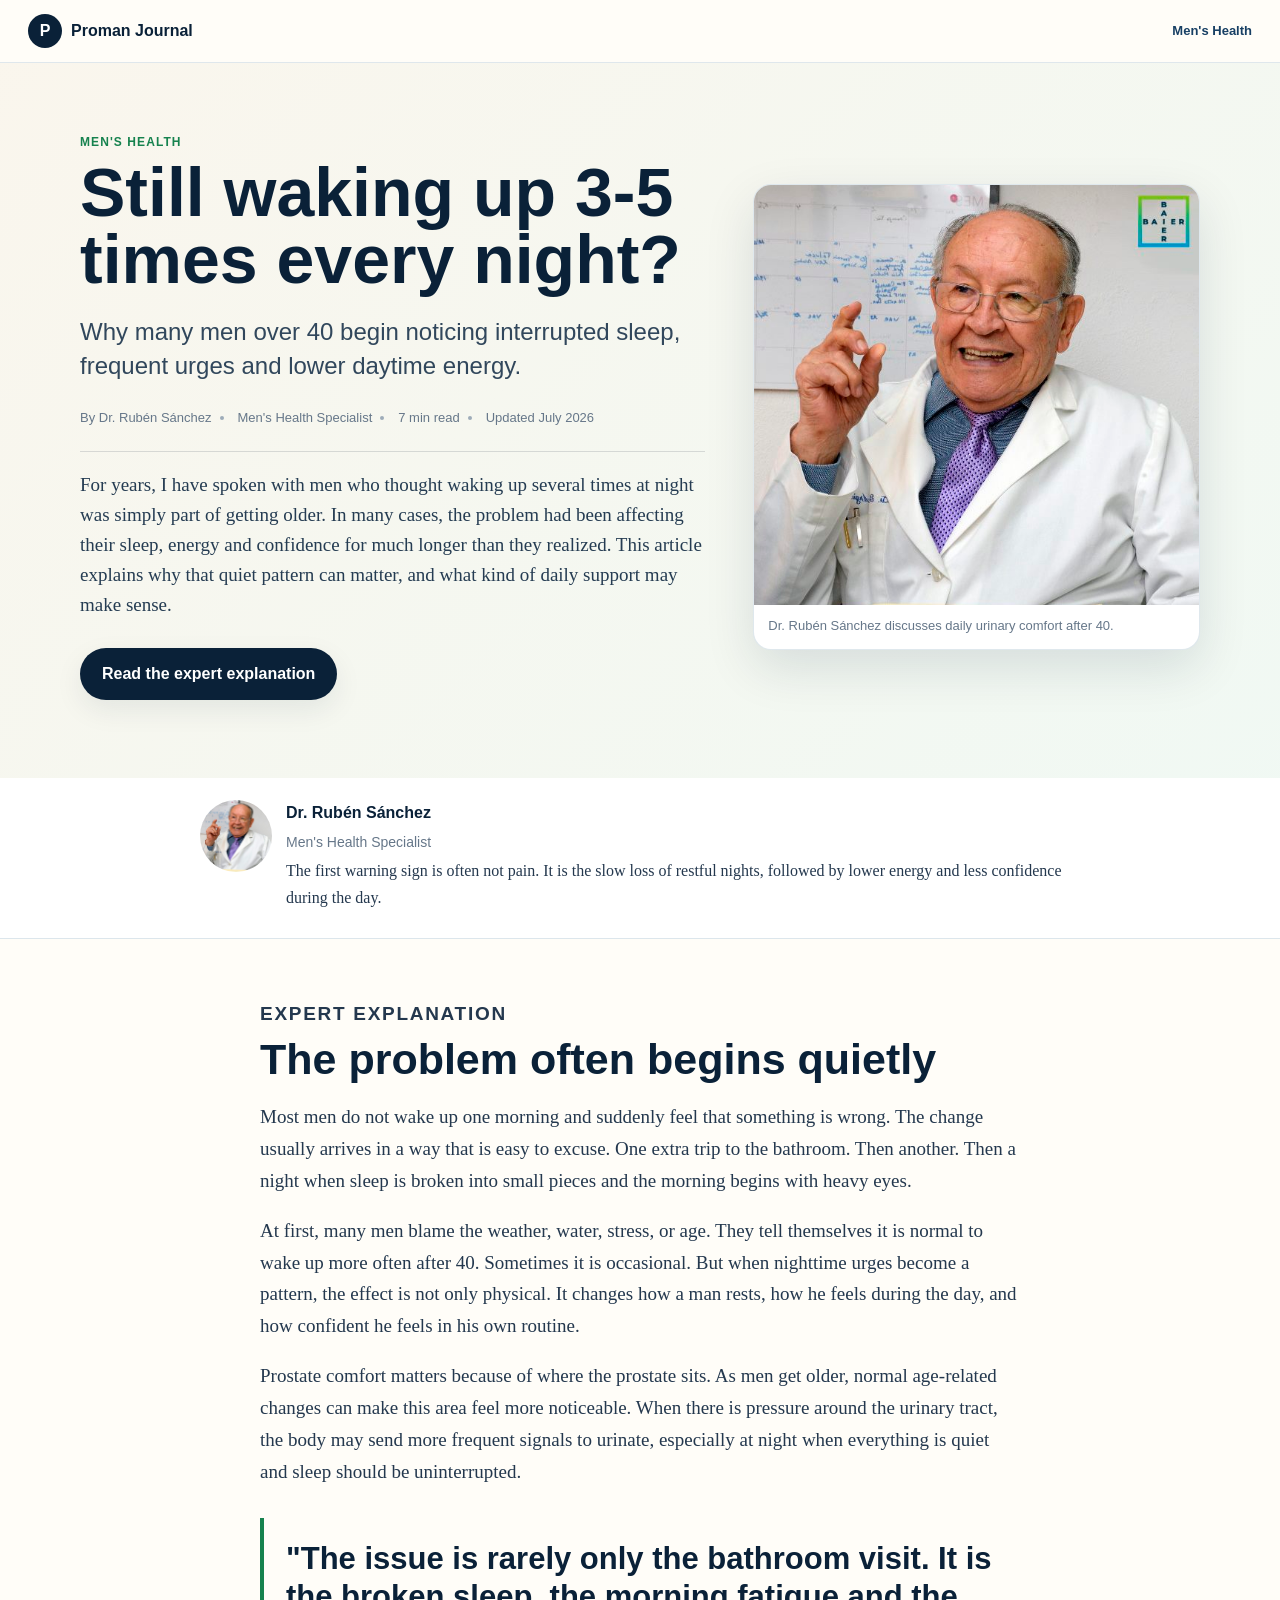
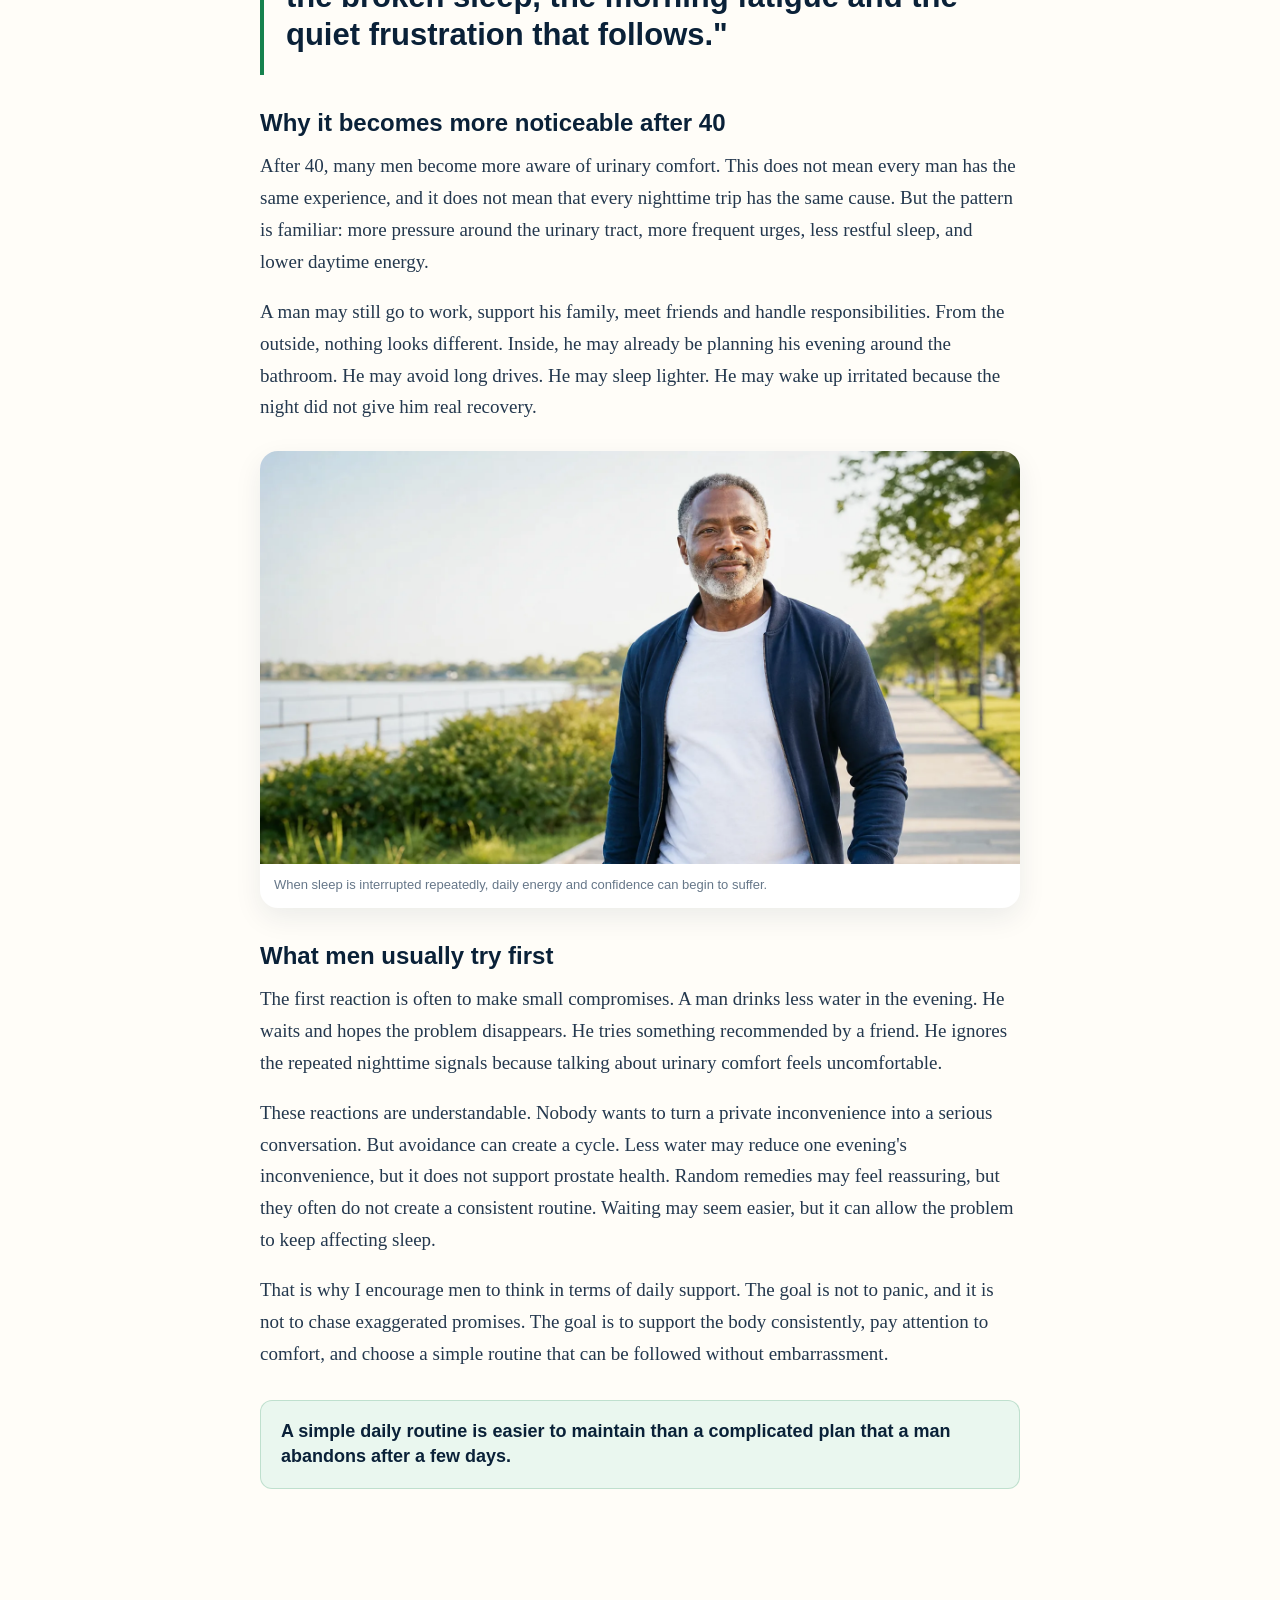
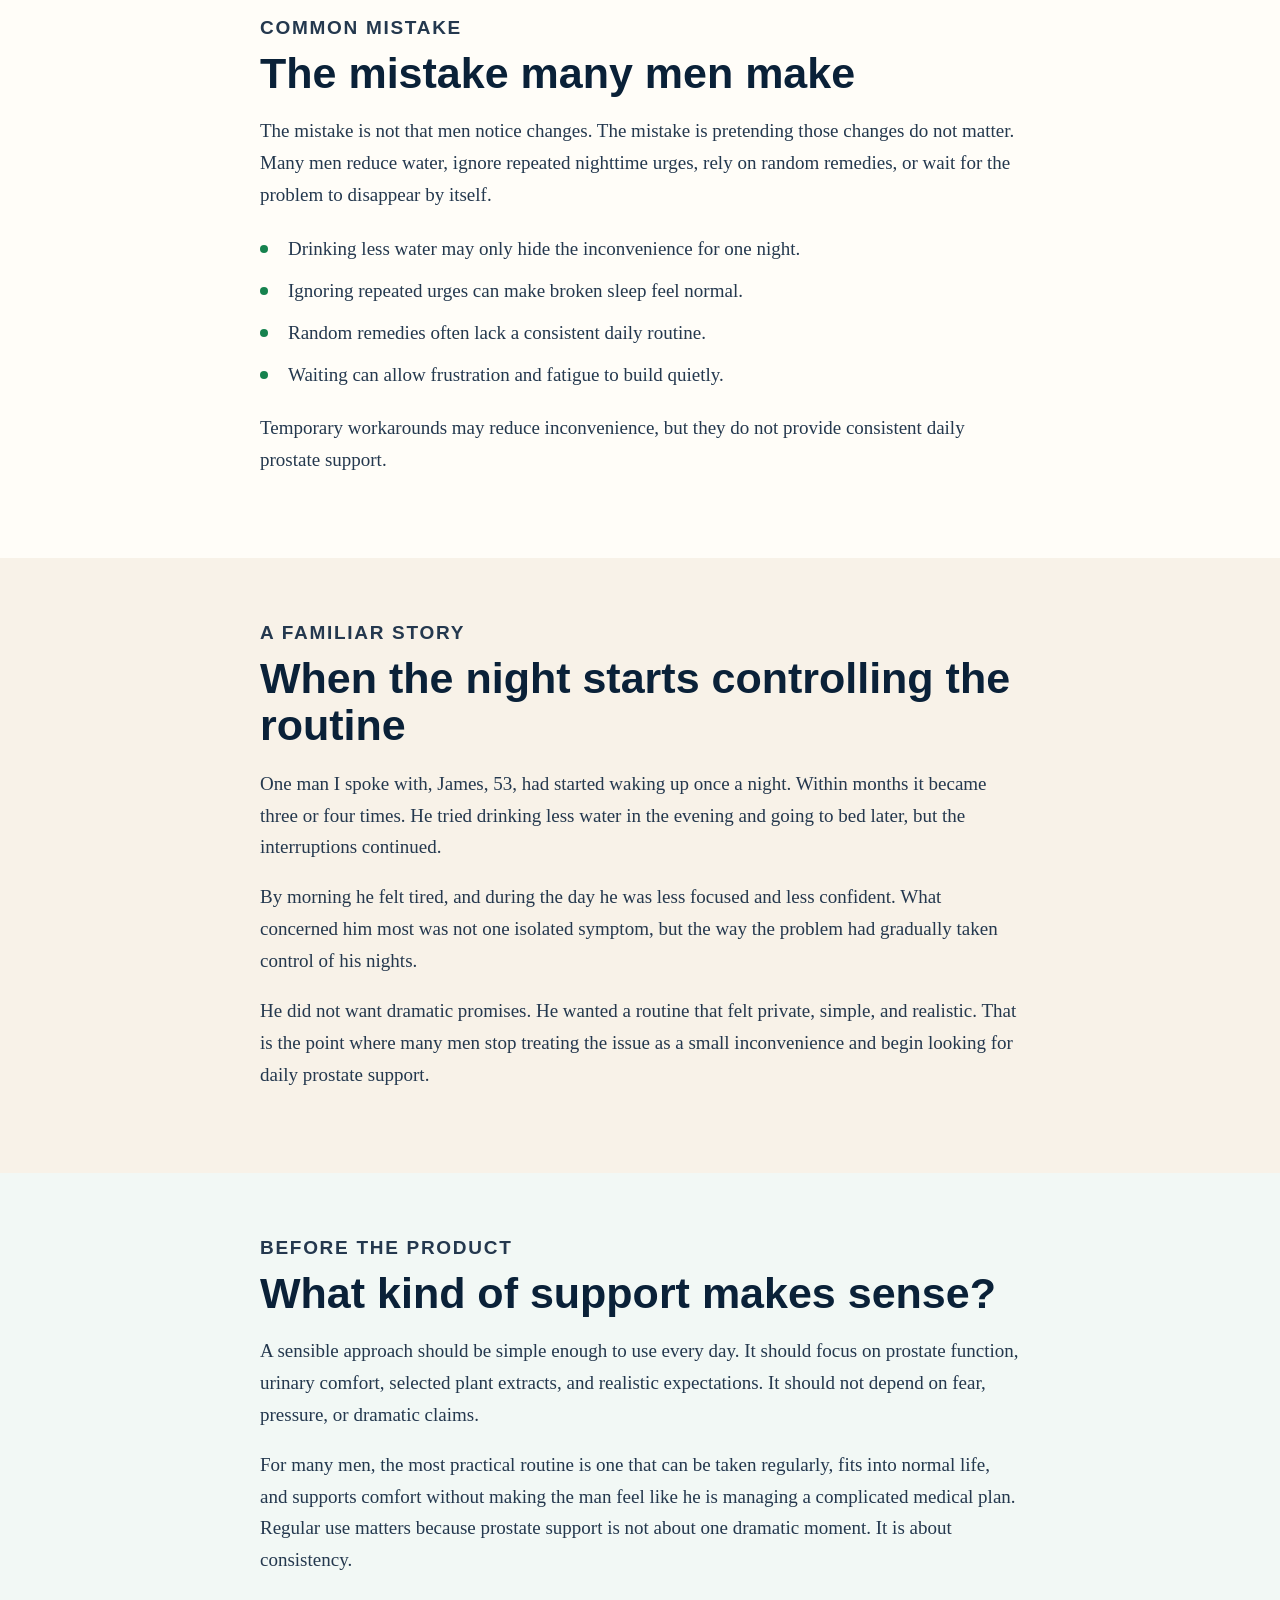
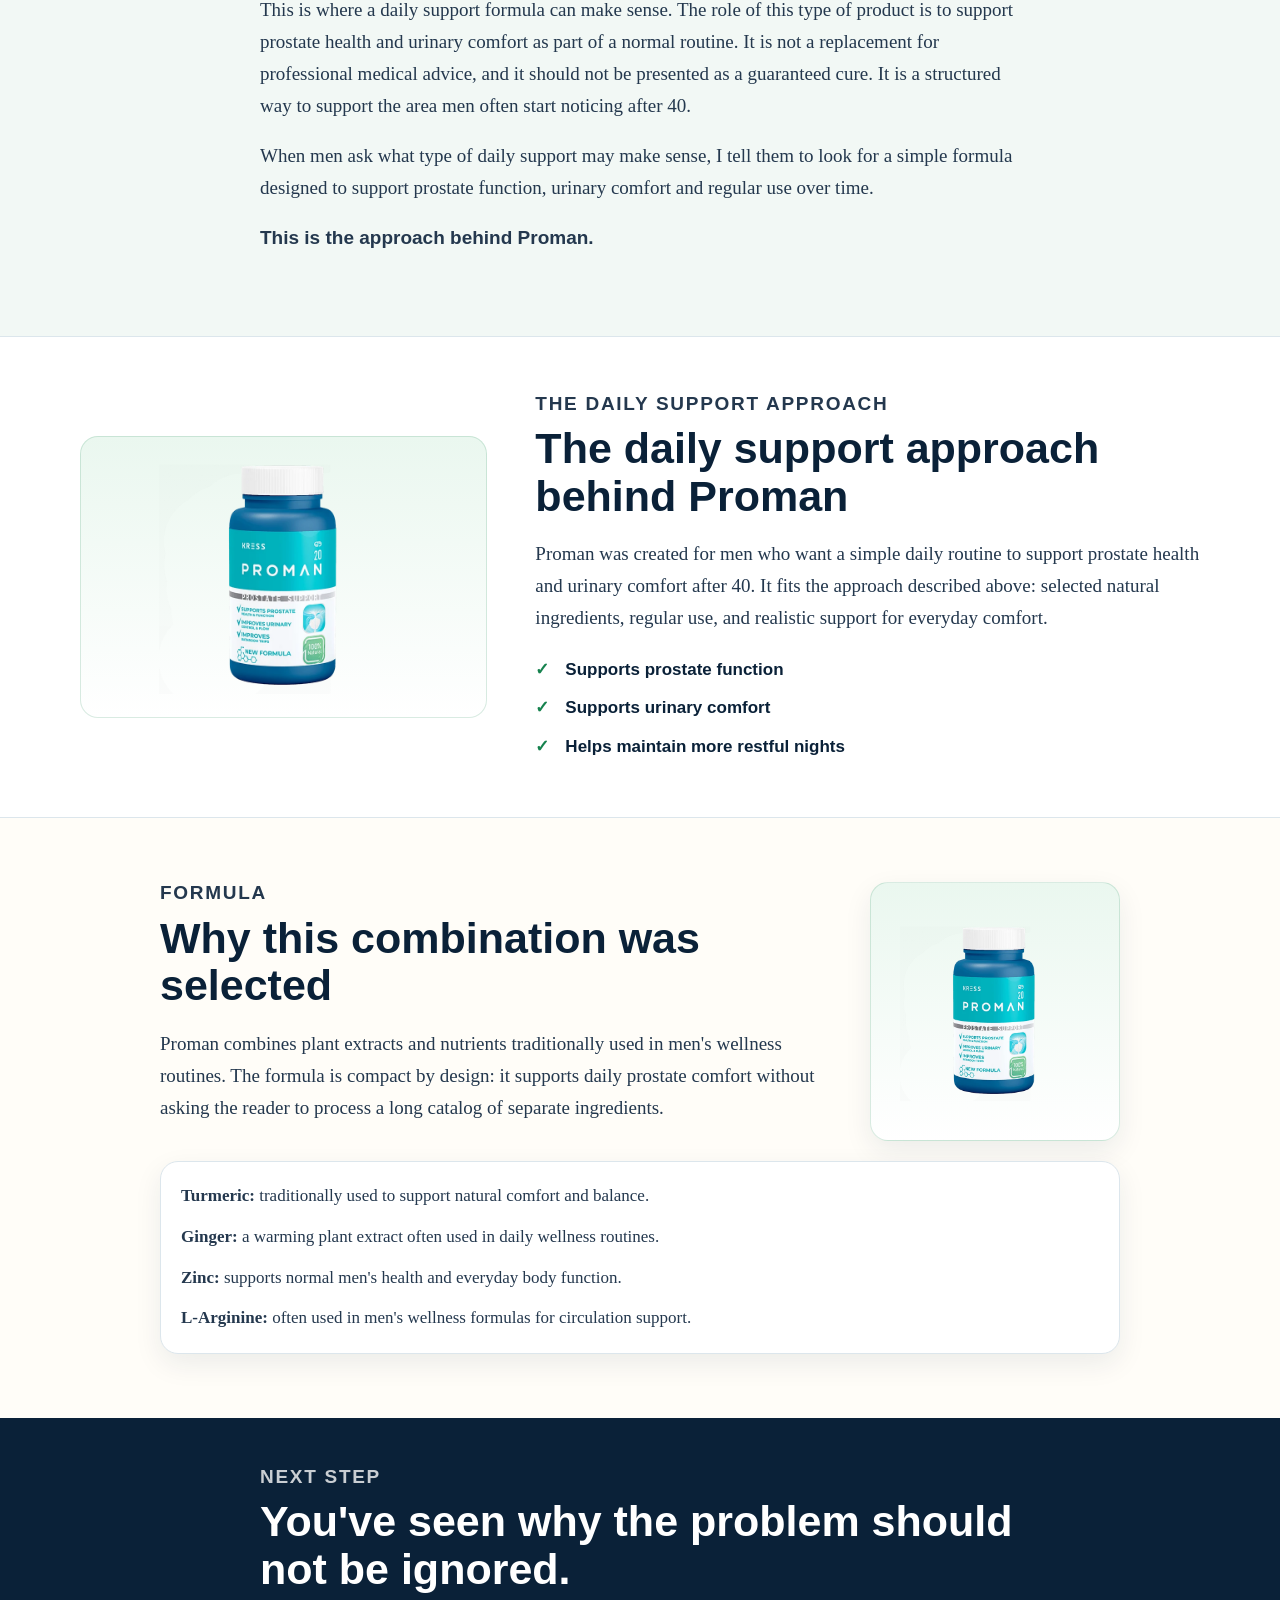
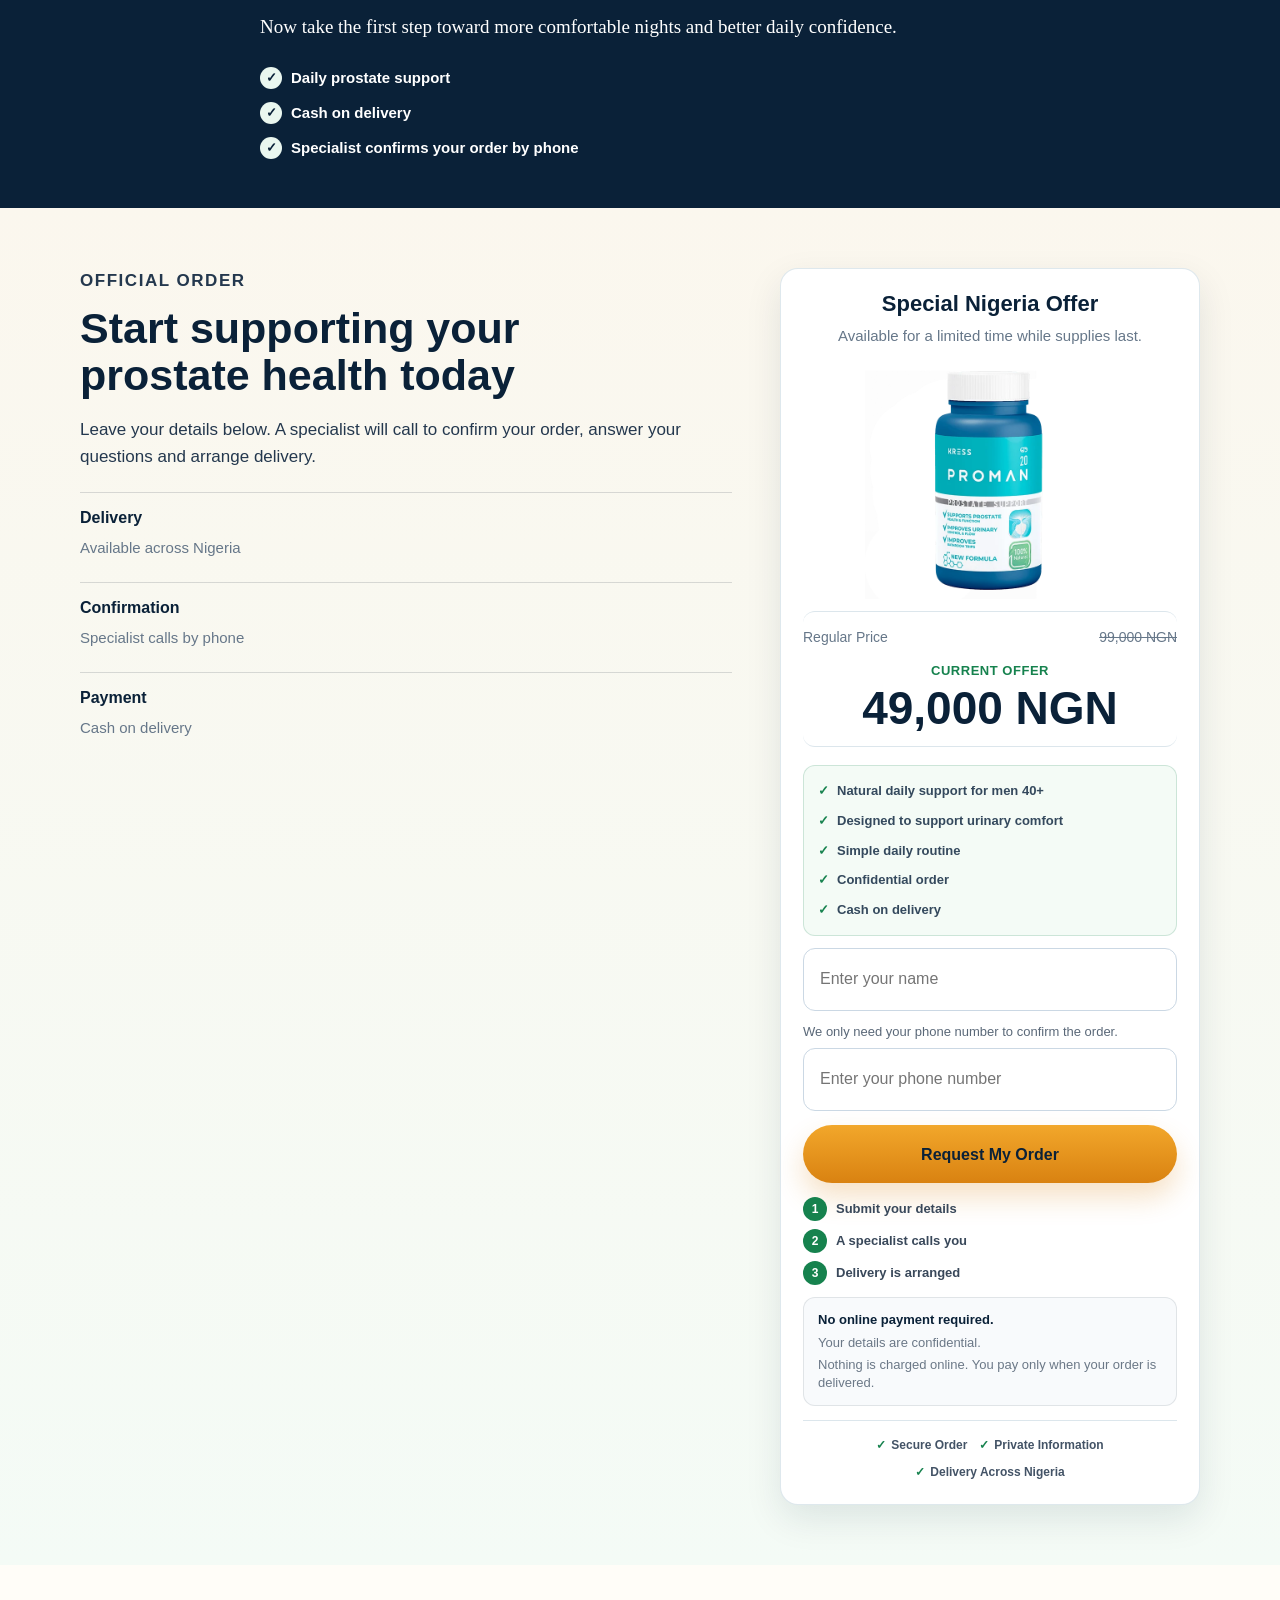
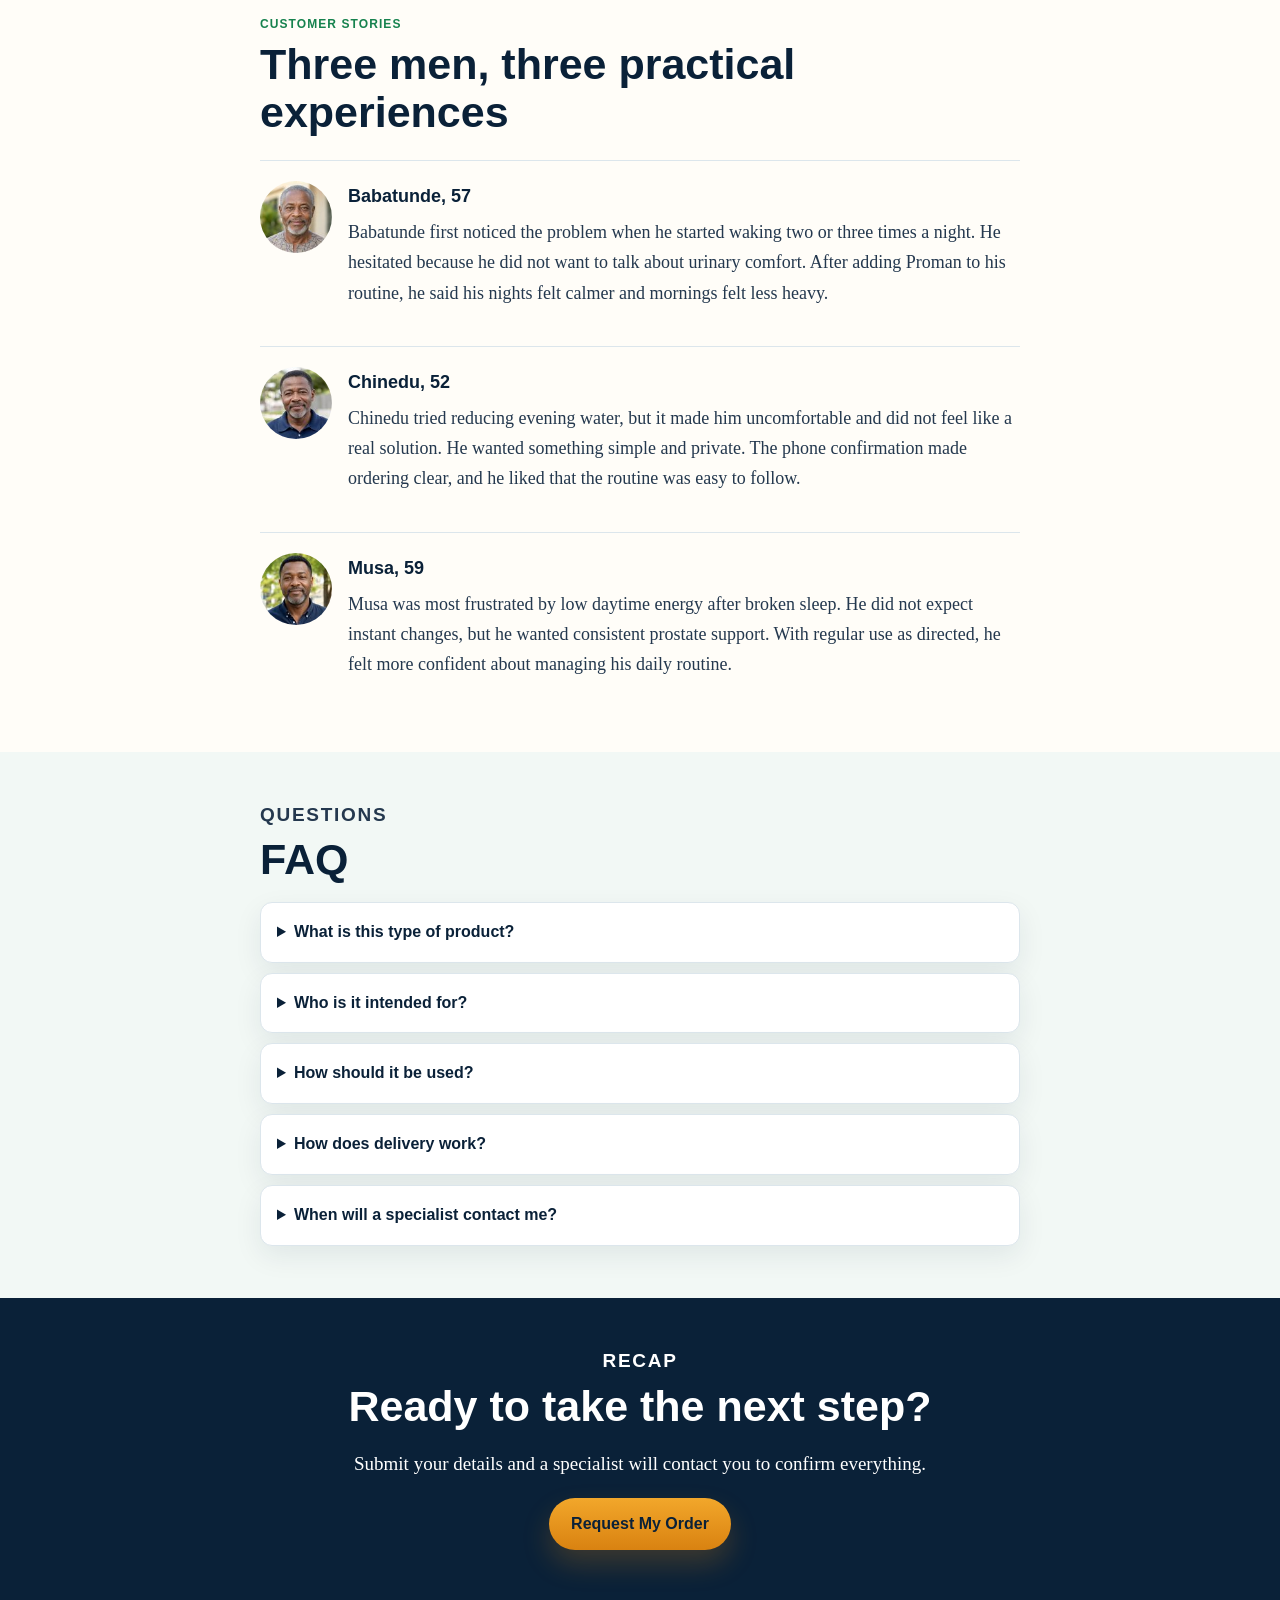
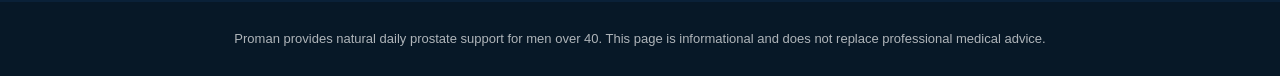
==== Proman_V3_Order_Test/index.html @ 3ed21e78 "Add Proman V3 order section test" ====
<!DOCTYPE html>
<html lang="en">
<head>
  <meta charset="UTF-8">
  <meta http-equiv="X-UA-Compatible" content="IE=edge">
  <meta name="viewport" content="width=device-width, initial-scale=1">
  <title>Proman | Men's Health Expert Article</title>
  <meta name="description" content="An expert-led article for men over 40 noticing interrupted sleep, frequent urges and lower daytime energy.">
  <link rel="preload" as="image" href="assets/doctor-ruben-sanchez.jpg">
  <link rel="stylesheet" href="css/style.css?v=3.1">
  <script defer src="js/main.js"></script>
  <script type="text/javascript">
  (function(c,l,a,r,i,t,y){
      c[a]=c[a]||function(){(c[a].q=c[a].q||[]).push(arguments)};
      t=l.createElement(r);t.async=1;t.src="https://www.clarity.ms/tag/"+i;
      y=l.getElementsByTagName(r)[0];y.parentNode.insertBefore(t,y);
  })(window, document, "clarity", "script", "xmucoueuj4");
  </script>
</head>
<body>
  <header class="publication-header" aria-label="Proman article header">
    <a class="brand" href="#top" aria-label="Proman article home">
      <span class="brand-mark">P</span>
      <span>Proman Journal</span>
    </a>
    <span class="header-category">Men's Health</span>
  </header>

  <main id="top">
    <section class="article-hero">
      <div class="container hero-grid">
        <div class="hero-copy">
          <p class="category">Men's Health</p>
          <h1>Still waking up <span class="nowrap">3&#8209;5</span> times every night?</h1>
          <p class="dek">Why many men over 40 begin noticing interrupted sleep, frequent urges and lower daytime energy.</p>
          <div class="article-meta" aria-label="Article details">
            <span>By Dr. Rubén Sánchez</span>
            <span>Men's Health Specialist</span>
            <span>7 min read</span>
            <span>Updated July 2026</span>
          </div>
          <p class="doctor-intro">For years, I have spoken with men who thought waking up several times at night was simply part of getting older. In many cases, the problem had been affecting their sleep, energy and confidence for much longer than they realized. This article explains why that quiet pattern can matter, and what kind of daily support may make sense.</p>
          <a class="read-link" href="#article-start">Read the expert explanation</a>
        </div>
        <figure class="authority-figure">
          <img src="assets/doctor-ruben-sanchez.jpg" alt="Dr. Rubén Sánchez, men's health specialist" width="600" height="600" fetchpriority="high">
          <figcaption>Dr. Rubén Sánchez discusses daily urinary comfort after 40.</figcaption>
        </figure>
      </div>
    </section>

    <section class="author-strip">
      <div class="container author-box">
        <img src="assets/doctor-ruben-sanchez.jpg" alt="Dr. Rubén Sánchez" width="84" height="84" loading="lazy">
        <div>
          <p class="author-name">Dr. Rubén Sánchez</p>
          <p class="author-role">Men's Health Specialist</p>
          <p>The first warning sign is often not pain. It is the slow loss of restful nights, followed by lower energy and less confidence during the day.</p>
        </div>
      </div>
    </section>

    <article id="article-start" class="article-body">
      <section class="article-section">
        <div class="article-container">
          <p class="overline">Expert explanation</p>
          <h2>The problem often begins quietly</h2>
          <p>Most men do not wake up one morning and suddenly feel that something is wrong. The change usually arrives in a way that is easy to excuse. One extra trip to the bathroom. Then another. Then a night when sleep is broken into small pieces and the morning begins with heavy eyes.</p>
          <p>At first, many men blame the weather, water, stress, or age. They tell themselves it is normal to wake up more often after 40. Sometimes it is occasional. But when nighttime urges become a pattern, the effect is not only physical. It changes how a man rests, how he feels during the day, and how confident he feels in his own routine.</p>
          <p>Prostate comfort matters because of where the prostate sits. As men get older, normal age-related changes can make this area feel more noticeable. When there is pressure around the urinary tract, the body may send more frequent signals to urinate, especially at night when everything is quiet and sleep should be uninterrupted.</p>

          <blockquote>
            "The issue is rarely only the bathroom visit. It is the broken sleep, the morning fatigue and the quiet frustration that follows."
          </blockquote>

          <h3>Why it becomes more noticeable after 40</h3>
          <p>After 40, many men become more aware of urinary comfort. This does not mean every man has the same experience, and it does not mean that every nighttime trip has the same cause. But the pattern is familiar: more pressure around the urinary tract, more frequent urges, less restful sleep, and lower daytime energy.</p>
          <p>A man may still go to work, support his family, meet friends and handle responsibilities. From the outside, nothing looks different. Inside, he may already be planning his evening around the bathroom. He may avoid long drives. He may sleep lighter. He may wake up irritated because the night did not give him real recovery.</p>
          <figure class="article-image">
            <img src="assets/hero-man.webp" alt="Confident mature man outdoors" width="920" height="500" loading="lazy">
            <figcaption>When sleep is interrupted repeatedly, daily energy and confidence can begin to suffer.</figcaption>
          </figure>

          <h3>What men usually try first</h3>
          <p>The first reaction is often to make small compromises. A man drinks less water in the evening. He waits and hopes the problem disappears. He tries something recommended by a friend. He ignores the repeated nighttime signals because talking about urinary comfort feels uncomfortable.</p>
          <p>These reactions are understandable. Nobody wants to turn a private inconvenience into a serious conversation. But avoidance can create a cycle. Less water may reduce one evening's inconvenience, but it does not support prostate health. Random remedies may feel reassuring, but they often do not create a consistent routine. Waiting may seem easier, but it can allow the problem to keep affecting sleep.</p>
          <p>That is why I encourage men to think in terms of daily support. The goal is not to panic, and it is not to chase exaggerated promises. The goal is to support the body consistently, pay attention to comfort, and choose a simple routine that can be followed without embarrassment.</p>

          <div class="pull-note">
            A simple daily routine is easier to maintain than a complicated plan that a man abandons after a few days.
          </div>
        </div>
      </section>

      <section class="article-section">
        <div class="article-container">
          <p class="overline">Common mistake</p>
          <h2>The mistake many men make</h2>
          <p>The mistake is not that men notice changes. The mistake is pretending those changes do not matter. Many men reduce water, ignore repeated nighttime urges, rely on random remedies, or wait for the problem to disappear by itself.</p>
          <ul class="editorial-list">
            <li>Drinking less water may only hide the inconvenience for one night.</li>
            <li>Ignoring repeated urges can make broken sleep feel normal.</li>
            <li>Random remedies often lack a consistent daily routine.</li>
            <li>Waiting can allow frustration and fatigue to build quietly.</li>
          </ul>
          <p>Temporary workarounds may reduce inconvenience, but they do not provide consistent daily prostate support.</p>
        </div>
      </section>

      <section class="article-section article-section--warm">
        <div class="article-container">
          <p class="overline">A familiar story</p>
          <h2>When the night starts controlling the routine</h2>
          <p>One man I spoke with, James, 53, had started waking up once a night. Within months it became three or four times. He tried drinking less water in the evening and going to bed later, but the interruptions continued.</p>
          <p>By morning he felt tired, and during the day he was less focused and less confident. What concerned him most was not one isolated symptom, but the way the problem had gradually taken control of his nights.</p>
          <p>He did not want dramatic promises. He wanted a routine that felt private, simple, and realistic. That is the point where many men stop treating the issue as a small inconvenience and begin looking for daily prostate support.</p>
        </div>
      </section>

      <section class="article-section article-section--soft">
        <div class="article-container">
          <p class="overline">Before the product</p>
          <h2>What kind of support makes sense?</h2>
          <p>A sensible approach should be simple enough to use every day. It should focus on prostate function, urinary comfort, selected plant extracts, and realistic expectations. It should not depend on fear, pressure, or dramatic claims.</p>
          <p>For many men, the most practical routine is one that can be taken regularly, fits into normal life, and supports comfort without making the man feel like he is managing a complicated medical plan. Regular use matters because prostate support is not about one dramatic moment. It is about consistency.</p>
          <p>This is where a daily support formula can make sense. The role of this type of product is to support prostate health and urinary comfort as part of a normal routine. It is not a replacement for professional medical advice, and it should not be presented as a guaranteed cure. It is a structured way to support the area men often start noticing after 40.</p>
          <p>When men ask what type of daily support may make sense, I tell them to look for a simple formula designed to support prostate function, urinary comfort and regular use over time.</p>
          <p class="transition-line">This is the approach behind Proman.</p>
        </div>
      </section>

      <section class="product-reveal" id="product-section">
        <div class="container product-grid">
          <div class="product-visual">
            <picture>
              <source srcset="assets/prod.webp" type="image/webp">
              <img src="assets/prod.png" alt="Proman bottle" width="280" height="261" loading="lazy">
            </picture>
          </div>
          <div class="product-copy">
            <p class="overline">The daily support approach</p>
            <h2>The daily support approach behind Proman</h2>
            <p>Proman was created for men who want a simple daily routine to support prostate health and urinary comfort after 40. It fits the approach described above: selected natural ingredients, regular use, and realistic support for everyday comfort.</p>
            <ul class="benefit-list">
              <li>Supports prostate function</li>
              <li>Supports urinary comfort</li>
              <li>Helps maintain more restful nights</li>
            </ul>
          </div>
        </div>
      </section>

      <section class="article-section">
        <div class="article-container formula-section">
          <div>
            <p class="overline">Formula</p>
            <h2>Why this combination was selected</h2>
            <p>Proman combines plant extracts and nutrients traditionally used in men's wellness routines. The formula is compact by design: it supports daily prostate comfort without asking the reader to process a long catalog of separate ingredients.</p>
          </div>
          <div class="formula-visual">
            <picture>
              <source srcset="assets/prod.webp" type="image/webp">
              <img src="assets/prod.png" alt="Proman formula bottle" width="220" height="205" loading="lazy">
            </picture>
          </div>
          <div class="formula-list" aria-label="Selected ingredients">
            <p><strong>Turmeric:</strong> traditionally used to support natural comfort and balance.</p>
            <p><strong>Ginger:</strong> a warming plant extract often used in daily wellness routines.</p>
            <p><strong>Zinc:</strong> supports normal men's health and everyday body function.</p>
            <p><strong>L-Arginine:</strong> often used in men's wellness formulas for circulation support.</p>
          </div>
        </div>
      </section>

      <section class="recommendation">
        <div class="article-container">
          <p class="overline">Next step</p>
          <h2>You've seen why the problem should not be ignored.</h2>
          <p>Now take the first step toward more comfortable nights and better daily confidence.</p>
          <div class="decision-points" aria-label="Order advantages">
            <span>Daily prostate support</span>
            <span>Cash on delivery</span>
            <span>Specialist confirms your order by phone</span>
          </div>
        </div>
      </section>

      <section class="order-section" id="order-form">
        <div class="container order-grid">
          <div class="order-copy">
            <p class="overline">Official order</p>
            <h2>Start supporting your prostate health today</h2>
            <p>Leave your details below. A specialist will call to confirm your order, answer your questions and arrange delivery.</p>
            <dl class="order-facts">
              <div>
                <dt>Delivery</dt>
                <dd>Available across Nigeria</dd>
              </div>
              <div>
                <dt>Confirmation</dt>
                <dd>Specialist calls by phone</dd>
              </div>
              <div>
                <dt>Payment</dt>
                <dd>Cash on delivery</dd>
              </div>
            </dl>
          </div>

          <div class="form-shell action__form">
            <h3 class="form__title">Special Nigeria Offer</h3>
            <p class="form__text">Available for a limited time while supplies last.</p>

            <div class="form-product">
              <picture>
                <source srcset="assets/prod.webp" type="image/webp">
                <img src="assets/prod.png" alt="Proman bottle" width="280" height="261" loading="lazy">
              </picture>
            </div>

            <div class="prices" id="form__block">
              <p class="price-row price-row--old"><span>Regular Price</span> <span class="oldprice"><span class="oldPriceAndLabelForLandingInfoApi">99,000 NGN</span></span></p>
              <div class="current-offer" aria-label="Current offer price">
                <span>Current offer</span>
                <strong class="newprice"><span class="priceAndLabelForLandingInfoApi">49,000 NGN</span></strong>
              </div>
            </div>

            <form action="lemon.php" method="post" id="form" class="orderForm" onsubmit="lockform(this);">
              <div class="value-summary" aria-label="Proman order summary">
                <span>Natural daily support for men 40+</span>
                <span>Designed to support urinary comfort</span>
                <span>Simple daily routine</span>
                <span>Confidential order</span>
                <span>Cash on delivery</span>
              </div>
              <div class="input-group tooltip-hide">
                <input class="form__input" type="text" name="name" id="name2" placeholder="Enter your name" required value="">
              </div>
              <p class="field-note">We only need your phone number to confirm the order.</p>
              <div class="input-group tooltip-hide">
                <input class="form__input mob1 val2" type="tel" name="phone" id="phone2" placeholder="Enter your phone number" required maxlength="" minlength="" value="">
              </div>
              <button class="form__btn sub2" type="submit" name="button">Request My Order</button>
              <div class="phone-steps" aria-label="What happens after submitting">
                <span><b>1</b> Submit your details</span>
                <span><b>2</b> A specialist calls you</span>
                <span><b>3</b> Delivery is arranged</span>
              </div>
              <div class="payment-reassurance">
                <strong>No online payment required.</strong>
                <span>Your details are confidential.</span>
                <p>Nothing is charged online. You pay only when your order is delivered.</p>
              </div>
              <input name="country" type="hidden" value="NG">
              <input type="hidden" name="subid" value="">
              <input type="hidden" name="fbpxl" value="">
              <input type="hidden" name="utm_source" value="<?= $_GET['utm_source'];?>">
              <input type="hidden" name="utm_content" value="<?= $_GET['utm_content'];?>">
              <input type="hidden" name="utm_campaign" value="<?= $_GET['utm_campaign'];?>">
              <input type="hidden" name="utm_term" value="<?= $_GET['utm_term'];?>">
              <input type="hidden" name="utm_medium" value="<?= $_GET['utm_medium'];?>">
              <input type="hidden" name="clickid" value="{subid}">
            </form>
            <div class="post-form-trust" aria-label="Order trust">
              <span>Secure Order</span>
              <span>Private Information</span>
              <span>Delivery Across Nigeria</span>
            </div>
          </div>
        </div>
      </section>

      <section class="stories-section">
        <div class="article-container">
          <p class="overline">Customer stories</p>
          <h2>Three men, three practical experiences</h2>
          <div class="story-list">
            <figure class="story-card">
              <img src="assets/review-babatunde.jpg" alt="Babatunde, 57" width="76" height="76" loading="lazy">
              <figcaption>
                <strong>Babatunde, 57</strong>
                <p>Babatunde first noticed the problem when he started waking two or three times a night. He hesitated because he did not want to talk about urinary comfort. After adding Proman to his routine, he said his nights felt calmer and mornings felt less heavy.</p>
              </figcaption>
            </figure>
            <figure class="story-card">
              <img src="assets/review-chinedu.jpg" alt="Chinedu, 52" width="76" height="76" loading="lazy">
              <figcaption>
                <strong>Chinedu, 52</strong>
                <p>Chinedu tried reducing evening water, but it made him uncomfortable and did not feel like a real solution. He wanted something simple and private. The phone confirmation made ordering clear, and he liked that the routine was easy to follow.</p>
              </figcaption>
            </figure>
            <figure class="story-card">
              <img src="assets/review-musa.jpg" alt="Musa, 59" width="76" height="76" loading="lazy">
              <figcaption>
                <strong>Musa, 59</strong>
                <p>Musa was most frustrated by low daytime energy after broken sleep. He did not expect instant changes, but he wanted consistent prostate support. With regular use as directed, he felt more confident about managing his daily routine.</p>
              </figcaption>
            </figure>
          </div>
        </div>
      </section>

      <section class="faq-section">
        <div class="article-container">
          <p class="overline">Questions</p>
          <h2>FAQ</h2>
          <div class="faq-list">
            <details>
              <summary>What is this type of product?</summary>
              <p>It is a daily prostate support formula made with natural plant extracts and nutrients.</p>
            </details>
            <details>
              <summary>Who is it intended for?</summary>
              <p>Proman is intended for men over 40 who want support for prostate function and urinary comfort.</p>
            </details>
            <details>
              <summary>How should it be used?</summary>
              <p>Take 1 capsule and drink it with water. Follow the usage instructions provided with the product.</p>
            </details>
            <details>
              <summary>How does delivery work?</summary>
              <p>A specialist confirms your order by phone, then delivery details are arranged for your location.</p>
            </details>
            <details>
              <summary>When will a specialist contact me?</summary>
              <p>After you submit the form, a specialist will contact you shortly to confirm your details.</p>
            </details>
          </div>
        </div>
      </section>

      <section class="final-recap">
        <div class="article-container">
          <p class="overline">Recap</p>
          <h2>Ready to take the next step?</h2>
          <p>Submit your details and a specialist will contact you to confirm everything.</p>
          <a class="final-cta" href="#order-form" data-scroll-form>Request My Order</a>
        </div>
      </section>
    </article>
  </main>

  <footer class="site-footer">
    <div class="container">
      <p>Proman provides natural daily prostate support for men over 40. This page is informational and does not replace professional medical advice.</p>
    </div>
  </footer>
  <script defer src="js/beacon.js" integrity="sha512-ZE9pZaUXND66v380QUtch/5sE9tPFh2zg45pR2PB0CVkCtOREv2AJKkSidISWkysEuQ0EH8faUU5du78bx87UQ==" data-cf-beacon="{&quot;version&quot;:&quot;2024.11.0&quot;,&quot;token&quot;:&quot;6f82e742fd5e4b4a99100a2cb9e25c62&quot;,&quot;r&quot;:1,&quot;server_timing&quot;:{&quot;name&quot;:{&quot;cfCacheStatus&quot;:true,&quot;cfEdge&quot;:true,&quot;cfExtPri&quot;:true,&quot;cfL4&quot;:true,&quot;cfOrigin&quot;:true,&quot;cfSpeedBrain&quot;:true},&quot;location_startswith&quot;:null}}" crossorigin="anonymous"></script>
</body>
</html>
---- Proman_V3_Order_Test/css/style.css ----
:root {
  --ink: #102033;
  --text: #24384e;
  --muted: #667789;
  --blue-950: #0a2138;
  --blue-800: #173f64;
  --green-700: #16824e;
  --green-100: #eaf7ef;
  --gold-500: #f2a72b;
  --gold-650: #d98211;
  --paper: #fffdf8;
  --warm: #f8f2e8;
  --soft: #f2f8f5;
  --white: #ffffff;
  --line: #dce6ec;
  --shadow: 0 18px 50px rgba(12, 36, 60, 0.12);
  --shadow-soft: 0 10px 28px rgba(12, 36, 60, 0.08);
  --radius: 18px;
  --radius-sm: 12px;
}

* {
  box-sizing: border-box;
}

html {
  scroll-behavior: smooth;
}

body {
  margin: 0;
  overflow-x: hidden;
  color: var(--text);
  background: var(--paper);
  font-family: Georgia, "Times New Roman", serif;
  line-height: 1.68;
  -webkit-font-smoothing: antialiased;
}

img {
  display: block;
  max-width: 100%;
  height: auto;
}

a {
  color: inherit;
}

button,
input {
  font: inherit;
}

.container {
  width: calc(100% - 32px);
  max-width: 1120px;
  margin: 0 auto;
}

.article-container {
  width: calc(100% - 32px);
  max-width: 760px;
  margin: 0 auto;
}

.publication-header {
  position: sticky;
  top: 0;
  z-index: 20;
  display: flex;
  align-items: center;
  justify-content: space-between;
  gap: 16px;
  padding: 12px 16px;
  border-bottom: 1px solid rgba(220, 230, 236, 0.9);
  background: rgba(255, 253, 248, 0.95);
  backdrop-filter: blur(14px);
  font-family: Arial, Helvetica, sans-serif;
}

.brand {
  display: inline-flex;
  align-items: center;
  gap: 9px;
  color: var(--blue-950);
  font-weight: 800;
  text-decoration: none;
}

.brand-mark {
  display: grid;
  place-items: center;
  width: 34px;
  height: 34px;
  color: var(--white);
  background: var(--blue-950);
  border-radius: 50%;
}

.header-category {
  color: var(--blue-800);
  font-size: 13px;
  font-weight: 800;
}

.nowrap {
  white-space: nowrap;
}

.article-hero {
  padding: 52px 0 58px;
  background:
    linear-gradient(135deg, rgba(250, 246, 237, 0.96), rgba(240, 249, 244, 0.94)),
    var(--warm);
}

.hero-grid {
  display: grid;
  grid-template-columns: minmax(0, 1fr);
  gap: 26px;
  align-items: center;
}

.hero-grid > *,
.product-grid > *,
.order-grid > * {
  min-width: 0;
}

.category,
.overline {
  margin: 0 0 10px;
  color: var(--green-700);
  font-family: Arial, Helvetica, sans-serif;
  font-size: 12px;
  font-weight: 900;
  letter-spacing: 0.09em;
  line-height: 1.2;
  text-transform: uppercase;
}

h1,
h2,
h3,
h4,
p,
li {
  overflow-wrap: anywhere;
}

h1,
h2,
h3 {
  color: var(--blue-950);
  font-family: Arial, Helvetica, sans-serif;
  letter-spacing: 0;
}

h1 {
  max-width: 760px;
  margin: 0;
  font-size: clamp(36px, 10vw, 68px);
  line-height: 0.98;
}

h2 {
  margin: 0 0 18px;
  font-size: clamp(29px, 7vw, 43px);
  line-height: 1.1;
}

h3 {
  margin: 34px 0 12px;
  font-size: 24px;
  line-height: 1.2;
}

p {
  margin: 0 0 18px;
}

.dek {
  max-width: 680px;
  margin: 22px 0 24px;
  color: #31475c;
  font-family: Arial, Helvetica, sans-serif;
  font-size: clamp(18px, 4.8vw, 24px);
  line-height: 1.42;
}

.article-meta {
  display: flex;
  flex-wrap: wrap;
  gap: 8px 14px;
  margin: 0 0 22px;
  color: var(--muted);
  font-family: Arial, Helvetica, sans-serif;
  font-size: 13px;
}

.article-meta span {
  display: inline-flex;
  align-items: center;
  gap: 8px;
}

.article-meta span:not(:last-child)::after {
  content: "";
  width: 4px;
  height: 4px;
  border-radius: 50%;
  background: #9eacb9;
}

.doctor-intro {
  max-width: 700px;
  margin: 0 0 28px;
  padding: 18px 0 0;
  border-top: 1px solid rgba(16, 32, 51, 0.14);
  color: #253c52;
  font-size: 19px;
  line-height: 1.58;
}

.read-link,
.final-cta,
.form__btn {
  display: inline-flex;
  align-items: center;
  justify-content: center;
  min-height: 52px;
  padding: 15px 22px;
  border: 0;
  border-radius: 999px;
  font-family: Arial, Helvetica, sans-serif;
  font-size: 16px;
  font-weight: 900;
  line-height: 1.1;
  text-align: center;
  text-decoration: none;
  cursor: pointer;
}

.read-link {
  color: var(--white);
  background: var(--blue-950);
  box-shadow: var(--shadow-soft);
}

.authority-figure {
  margin: 0;
  overflow: hidden;
  border: 1px solid rgba(220, 230, 236, 0.9);
  border-radius: var(--radius);
  background: var(--white);
  box-shadow: var(--shadow);
}

.authority-figure img {
  width: 100%;
  max-height: 420px;
  object-fit: cover;
  object-position: center top;
}

.authority-figure figcaption,
.article-image figcaption {
  padding: 12px 14px 14px;
  color: var(--muted);
  font-family: Arial, Helvetica, sans-serif;
  font-size: 13px;
  line-height: 1.4;
}

.author-strip {
  padding: 22px 0;
  background: var(--white);
  border-bottom: 1px solid var(--line);
}

.author-box {
  display: grid;
  grid-template-columns: 72px minmax(0, 1fr);
  gap: 14px;
  align-items: start;
  max-width: 880px;
}

.author-box img {
  width: 72px;
  height: 72px;
  border-radius: 50%;
  object-fit: cover;
}

.author-box p {
  margin-bottom: 4px;
}

.author-name {
  color: var(--blue-950);
  font-family: Arial, Helvetica, sans-serif;
  font-weight: 900;
}

.author-role {
  color: var(--muted);
  font-family: Arial, Helvetica, sans-serif;
  font-size: 14px;
}

.article-body {
  background: var(--paper);
}

.article-section {
  padding: 46px 0;
}

.article-section--warm {
  background: var(--warm);
}

.article-section--soft {
  background: var(--soft);
}

.article-section p,
.article-section li,
.recommendation p,
.faq-section p,
.final-recap p {
  color: var(--text);
  font-size: 19px;
}

blockquote {
  margin: 30px 0;
  padding: 22px 0 22px 22px;
  border-left: 4px solid var(--green-700);
  color: var(--blue-950);
  font-family: Arial, Helvetica, sans-serif;
  font-size: clamp(22px, 6vw, 31px);
  font-weight: 800;
  line-height: 1.22;
}

.article-image {
  margin: 28px 0 30px;
  overflow: hidden;
  border-radius: var(--radius);
  background: var(--white);
  box-shadow: var(--shadow-soft);
}

.article-image img {
  width: 100%;
  max-height: 430px;
  object-fit: cover;
}

.pull-note {
  margin: 30px 0 0;
  padding: 18px 20px;
  border: 1px solid rgba(22, 130, 78, 0.2);
  border-radius: var(--radius-sm);
  background: var(--green-100);
  color: var(--blue-950);
  font-family: Arial, Helvetica, sans-serif;
  font-size: 18px;
  font-weight: 800;
  line-height: 1.42;
}

.editorial-list {
  display: grid;
  gap: 10px;
  padding: 0;
  margin: 22px 0;
  list-style: none;
}

.editorial-list li {
  display: grid;
  grid-template-columns: 18px 1fr;
  gap: 10px;
}

.editorial-list li::before {
  content: "";
  width: 8px;
  height: 8px;
  margin-top: 12px;
  border-radius: 50%;
  background: var(--green-700);
}

.product-reveal {
  padding: 56px 0;
  background: var(--white);
  border-top: 1px solid var(--line);
  border-bottom: 1px solid var(--line);
}

.product-grid {
  display: grid;
  grid-template-columns: minmax(0, 1fr);
  gap: 28px;
  align-items: center;
}

.product-visual {
  display: grid;
  place-items: center;
  padding: 24px;
  border-radius: var(--radius);
  background: linear-gradient(180deg, var(--green-100), var(--white));
  box-shadow: inset 0 0 0 1px rgba(22, 130, 78, 0.16);
}

.product-visual img,
.form-product img {
  max-width: min(100%, 250px);
  margin: 0 auto;
}

.product-copy p {
  color: var(--text);
  font-size: 19px;
}

.benefit-list {
  display: grid;
  gap: 10px;
  padding: 0;
  margin: 22px 0 0;
  list-style: none;
  font-family: Arial, Helvetica, sans-serif;
}

.benefit-list li {
  display: grid;
  grid-template-columns: 22px 1fr;
  gap: 8px;
  color: var(--blue-950);
  font-size: 17px;
  font-weight: 800;
}

.benefit-list li::before,
.submit-trust span::before,
.post-form-trust span::before {
  content: "\2713";
  color: var(--green-700);
  font-weight: 900;
}

.formula-section {
  display: grid;
  gap: 20px;
}

.transition-line {
  color: var(--blue-950);
  font-family: Arial, Helvetica, sans-serif;
  font-weight: 900;
}

.formula-visual {
  display: grid;
  place-items: center;
  padding: 18px;
  border: 1px solid rgba(22, 130, 78, 0.16);
  border-radius: var(--radius);
  background: linear-gradient(180deg, var(--green-100), var(--white));
  box-shadow: var(--shadow-soft);
}

.formula-visual img {
  max-width: min(100%, 190px);
  margin: 0 auto;
}

.formula-list {
  padding: 20px;
  border: 1px solid var(--line);
  border-radius: var(--radius);
  background: var(--white);
  box-shadow: var(--shadow-soft);
}

.formula-list p {
  margin-bottom: 12px;
  font-size: 17px;
}

.formula-list p:last-child {
  margin-bottom: 0;
}

.recommendation {
  padding: 48px 0;
  background: var(--blue-950);
}

.recommendation h2,
.recommendation .overline,
.recommendation p {
  color: var(--white);
}

.recommendation .overline {
  opacity: 0.78;
}

.decision-points {
  display: grid;
  gap: 10px;
  margin-top: 22px;
  font-family: Arial, Helvetica, sans-serif;
}

.decision-points span {
  display: flex;
  align-items: center;
  gap: 9px;
  color: var(--white);
  font-size: 15px;
  font-weight: 800;
}

.decision-points span::before {
  content: "\2713";
  display: grid;
  place-items: center;
  flex: 0 0 22px;
  width: 22px;
  height: 22px;
  border-radius: 50%;
  color: var(--blue-950);
  background: var(--green-100);
  font-size: 13px;
  font-weight: 900;
}

.order-section {
  padding: 60px 0;
  scroll-margin-top: 86px;
  background: linear-gradient(180deg, #fbf7ee, #f4fbf6);
}

.order-grid {
  display: grid;
  grid-template-columns: minmax(0, 1fr);
  gap: 28px;
  align-items: start;
}

.order-copy h2 {
  max-width: 10.5em;
}

.order-copy p {
  color: var(--text);
  font-family: Arial, Helvetica, sans-serif;
  font-size: 17px;
  line-height: 1.55;
}

.order-facts {
  display: grid;
  gap: 10px;
  margin: 22px 0 0;
  font-family: Arial, Helvetica, sans-serif;
}

.order-facts div {
  padding: 12px 0;
  border-top: 1px solid rgba(16, 32, 51, 0.15);
}

.order-facts dt {
  color: var(--blue-950);
  font-weight: 900;
}

.order-facts dd {
  margin: 3px 0 0;
  color: var(--muted);
  font-size: 15px;
}

.form-shell {
  padding: 22px;
  border: 1px solid rgba(220, 230, 236, 0.92);
  border-radius: var(--radius);
  background: var(--white);
  box-shadow: 0 14px 36px rgba(12, 36, 60, 0.1);
  font-family: Arial, Helvetica, sans-serif;
}

.form__title {
  margin: 0 0 5px;
  color: var(--blue-950);
  font-size: 22px;
  line-height: 1.2;
  text-align: center;
}

.form__text {
  color: var(--muted);
  text-align: center;
  font-size: 15px;
}

.form-product {
  margin: 10px 0 12px;
}

.prices {
  display: grid;
  gap: 10px;
  padding: 14px 0 16px;
  margin-bottom: 18px;
  border-radius: var(--radius-sm);
  background: transparent;
  border-top: 1px solid var(--line);
  border-bottom: 1px solid var(--line);
}

.price-row {
  display: flex;
  align-items: baseline;
  justify-content: space-between;
  gap: 14px;
  margin: 0;
}

.price-row--old {
  color: var(--muted);
  font-size: 14px;
}

.oldprice {
  text-decoration: line-through;
}

.current-offer {
  display: grid;
  gap: 4px;
  color: var(--blue-950);
  text-align: center;
}

.current-offer > span {
  color: var(--green-700);
  font-size: 13px;
  font-weight: 900;
  text-transform: uppercase;
  letter-spacing: 0.04em;
}

.newprice {
  color: var(--blue-950);
  font-size: clamp(34px, 10vw, 46px);
  line-height: 0.96;
  letter-spacing: 0;
}

.orderForm {
  display: grid;
  gap: 12px;
}

.value-summary {
  display: grid;
  gap: 8px;
  padding: 14px;
  border: 1px solid rgba(22, 130, 78, 0.18);
  border-radius: var(--radius-sm);
  background: #f4fbf6;
  color: #34495d;
  font-size: 13px;
  font-weight: 700;
}

.value-summary span {
  display: flex;
  gap: 8px;
  align-items: flex-start;
}

.value-summary span::before {
  content: "\2713";
  flex: 0 0 auto;
  color: var(--green-700);
  font-weight: 900;
}

.field-note {
  margin: 0 0 -4px;
  color: #5a6878;
  font-size: 13px;
  line-height: 1.35;
}

.form__input {
  width: 100%;
  min-height: 58px;
  padding: 17px 16px;
  border: 1px solid #cbd8e4;
  border-radius: var(--radius-sm);
  color: var(--ink);
  background: var(--white);
  outline: 0;
}

.form__input:focus {
  border-color: var(--green-700);
  box-shadow: 0 0 0 4px rgba(22, 130, 78, 0.12);
}

.form__btn,
.final-cta {
  color: var(--blue-950);
  background: linear-gradient(180deg, var(--gold-500), var(--gold-650));
  box-shadow: 0 14px 28px rgba(217, 130, 17, 0.24);
}

.form__btn {
  width: 100%;
  min-height: 58px;
  margin-top: 2px;
}

.post-form-trust {
  display: flex;
  flex-wrap: wrap;
  justify-content: center;
  gap: 7px 12px;
  color: #435366;
  font-size: 12px;
  font-weight: 700;
}

.post-form-trust span {
  display: inline-flex;
  align-items: center;
  gap: 5px;
}

.phone-steps {
  display: grid;
  gap: 8px;
  margin-top: 2px;
  color: #39485a;
  font-size: 13px;
  font-weight: 800;
}

.phone-steps span {
  display: flex;
  align-items: center;
  gap: 9px;
}

.phone-steps b {
  display: grid;
  place-items: center;
  flex: 0 0 24px;
  width: 24px;
  height: 24px;
  border-radius: 50%;
  color: var(--white);
  background: var(--green-700);
  font-size: 12px;
  line-height: 1;
}

.payment-reassurance {
  display: grid;
  gap: 5px;
  padding: 13px 14px;
  border: 1px solid rgba(16, 32, 51, 0.1);
  border-radius: var(--radius-sm);
  background: #f8fafc;
  color: #6b7887;
  font-size: 13px;
  line-height: 1.35;
}

.payment-reassurance strong {
  color: var(--blue-950);
}

.payment-reassurance p {
  margin: 0;
}

.post-form-trust {
  padding-top: 14px;
  margin-top: 14px;
  border-top: 1px solid var(--line);
}

.form-loading {
  padding: 14px;
  border-radius: var(--radius-sm);
  color: var(--blue-950);
  background: var(--green-100);
  font-weight: 800;
  text-align: center;
}

.stories-section,
.faq-section,
.final-recap {
  padding: 52px 0;
}

.stories-section {
  background: var(--paper);
}

.story-list {
  display: grid;
  gap: 18px;
  margin-top: 24px;
}

.story-card {
  display: grid;
  grid-template-columns: 72px minmax(0, 1fr);
  gap: 16px;
  margin: 0;
  padding: 20px 0;
  border-top: 1px solid var(--line);
}

.story-card img {
  width: 72px;
  height: 72px;
  border-radius: 50%;
  object-fit: cover;
}

.story-card strong {
  display: block;
  margin-bottom: 6px;
  color: var(--blue-950);
  font-family: Arial, Helvetica, sans-serif;
  font-size: 18px;
}

.story-card p {
  margin: 0;
  color: var(--text);
  font-size: 18px;
}

.faq-section {
  background: var(--soft);
}

.faq-list {
  display: grid;
  gap: 10px;
}

details {
  border: 1px solid var(--line);
  border-radius: var(--radius-sm);
  background: var(--white);
  box-shadow: var(--shadow-soft);
  font-family: Arial, Helvetica, sans-serif;
}

summary {
  padding: 16px;
  color: var(--blue-950);
  font-weight: 900;
  cursor: pointer;
}

details p {
  margin: 0;
  padding: 0 16px 16px;
  color: var(--muted);
  font-size: 16px;
}

.final-recap {
  background: var(--blue-950);
  text-align: center;
}

.final-recap h2,
.final-recap .overline,
.final-recap p {
  color: var(--white);
}

.final-recap p {
  max-width: 680px;
  margin-left: auto;
  margin-right: auto;
}

.site-footer {
  padding: 26px 0;
  background: #071827;
  color: rgba(255, 255, 255, 0.68);
  font-family: Arial, Helvetica, sans-serif;
  font-size: 13px;
  text-align: center;
}

.site-footer p {
  margin: 0;
}

@media (min-width: 560px) {
  .container,
  .article-container {
    width: calc(100% - 48px);
  }

  .article-hero {
    padding: 72px 0 78px;
  }
}

@media (min-width: 860px) {
  .publication-header {
    padding: 14px 28px;
  }

  .hero-grid {
    grid-template-columns: minmax(0, 1.05fr) minmax(320px, 0.75fr);
    gap: 48px;
  }

  .article-section {
    padding: 64px 0;
  }

  .product-grid {
    grid-template-columns: minmax(300px, 0.76fr) minmax(0, 1.24fr);
    gap: 48px;
  }

  .formula-section {
    grid-template-columns: minmax(0, 1fr) 250px;
    max-width: 960px;
  }

  .formula-list {
    grid-column: 1 / -1;
  }

  .order-grid {
    grid-template-columns: minmax(0, 1fr) 420px;
    gap: 48px;
  }
}

@media (max-width: 859px) {
  .order-section {
    padding: 42px 0;
  }

  .order-copy h2 {
    font-size: clamp(30px, 9vw, 38px);
    line-height: 1.08;
  }

  .order-copy p {
    font-size: 16px;
    line-height: 1.5;
  }

  .order-facts {
    gap: 6px;
    margin-top: 18px;
  }

  .order-facts div {
    padding: 9px 0;
  }

  .form-product {
    margin: 4px 0 8px;
  }

  .form-product img {
    max-width: 156px;
  }

  .value-summary {
    gap: 6px;
    padding: 12px;
  }
}

@media (max-width: 374px) {
  .container,
  .article-container {
    width: calc(100% - 24px);
  }

  .publication-header {
    padding: 10px 12px;
  }

  .brand {
    font-size: 14px;
  }

  .brand-mark {
    width: 30px;
    height: 30px;
  }

  .header-category {
    font-size: 12px;
  }

  .author-box {
    grid-template-columns: 1fr;
  }

  .author-box img {
    width: 64px;
    height: 64px;
  }

  h1 {
    font-size: 33px;
  }

  h2 {
    font-size: 28px;
  }

  .article-section p,
  .article-section li,
  .recommendation p,
  .faq-section p,
  .final-recap p {
    font-size: 18px;
  }

  .read-link,
  .final-cta,
  .form__btn {
    width: 100%;
    padding-left: 14px;
    padding-right: 14px;
  }

  .story-card {
    grid-template-columns: 58px minmax(0, 1fr);
    gap: 12px;
  }

  .story-card img {
    width: 58px;
    height: 58px;
  }
}
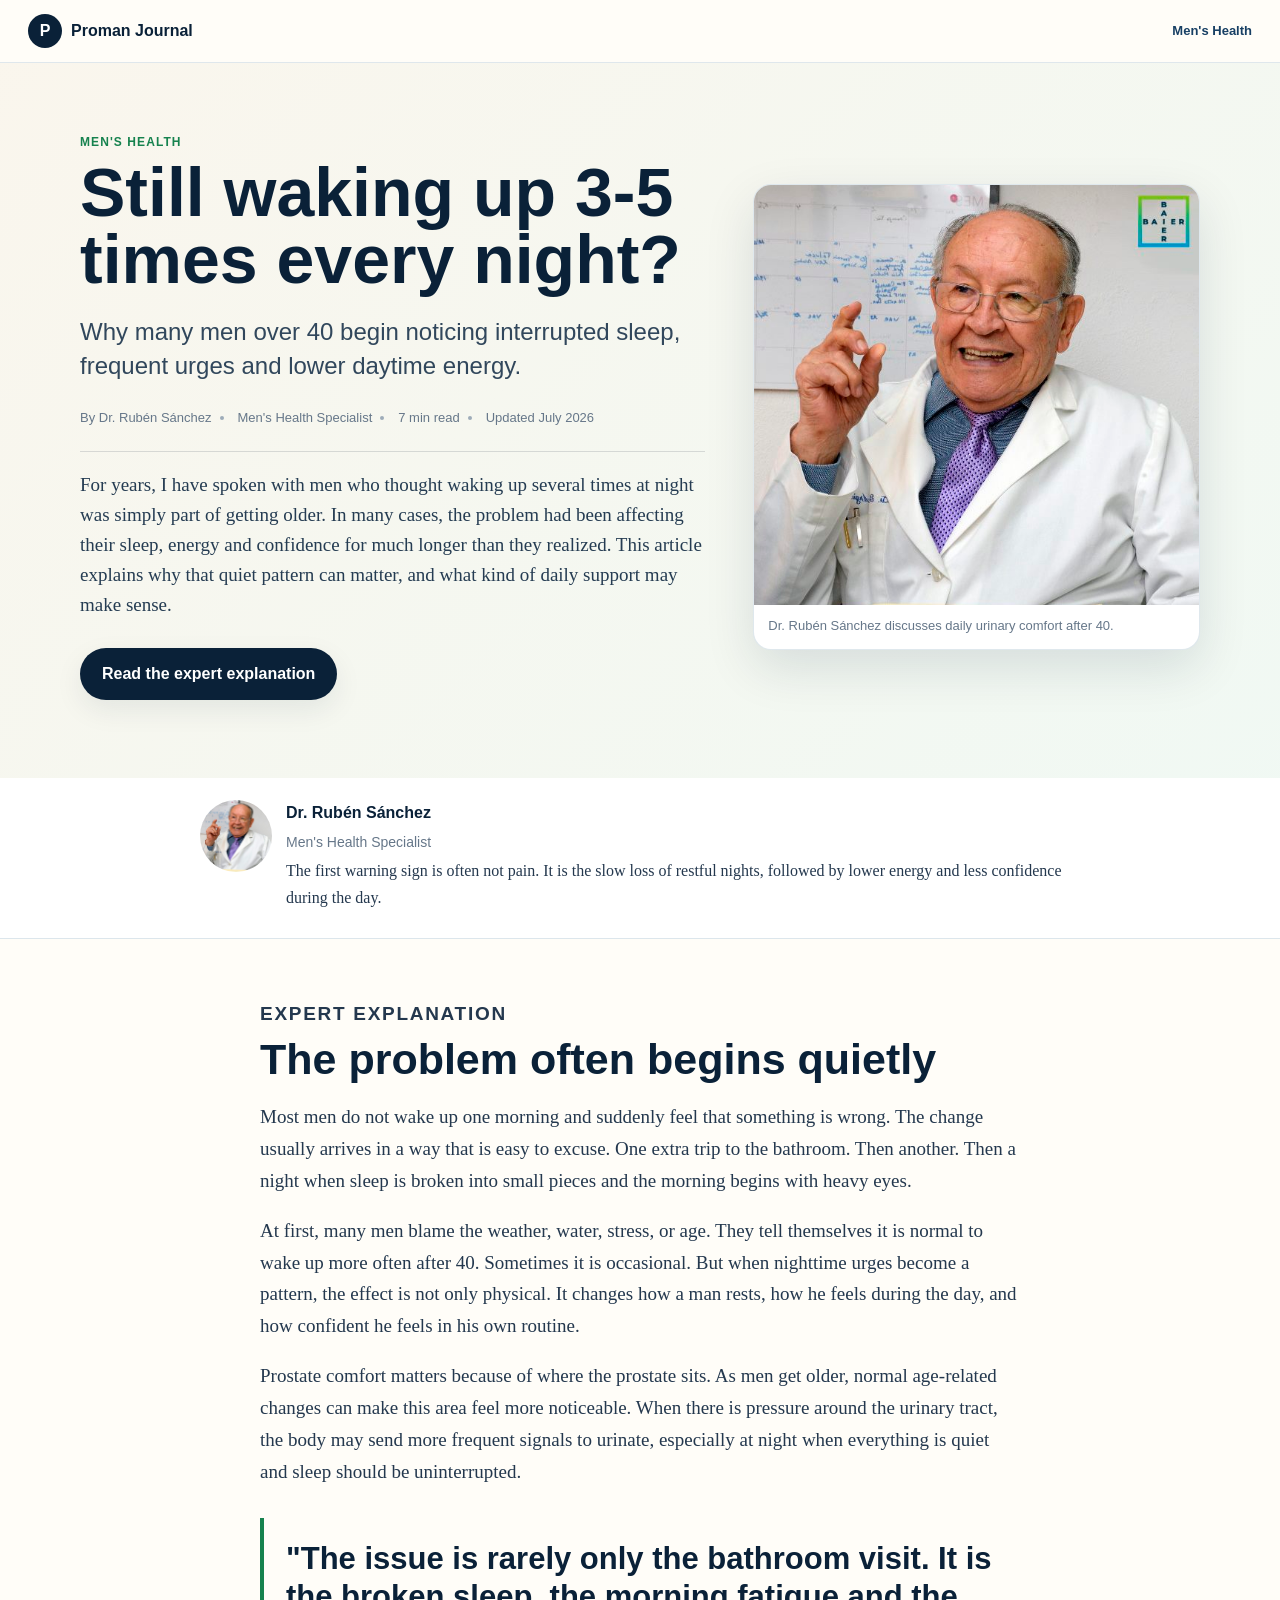
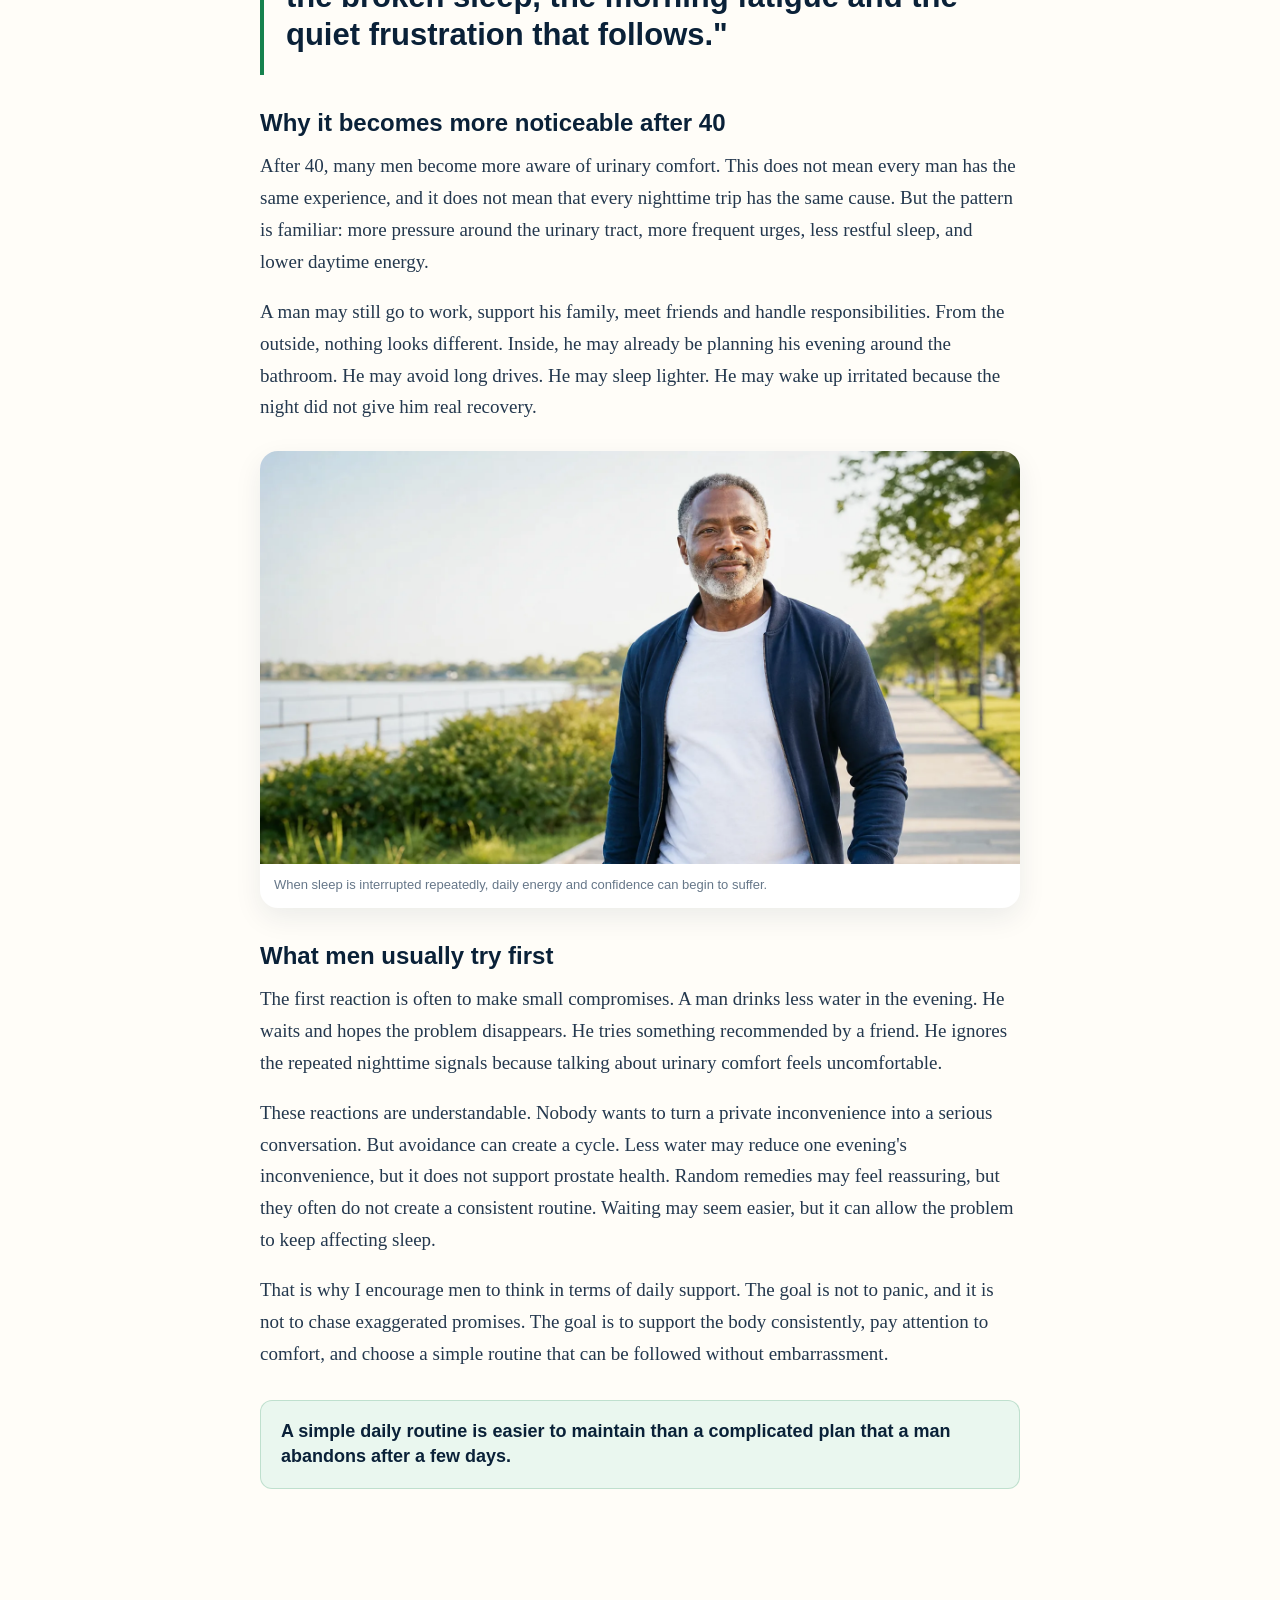
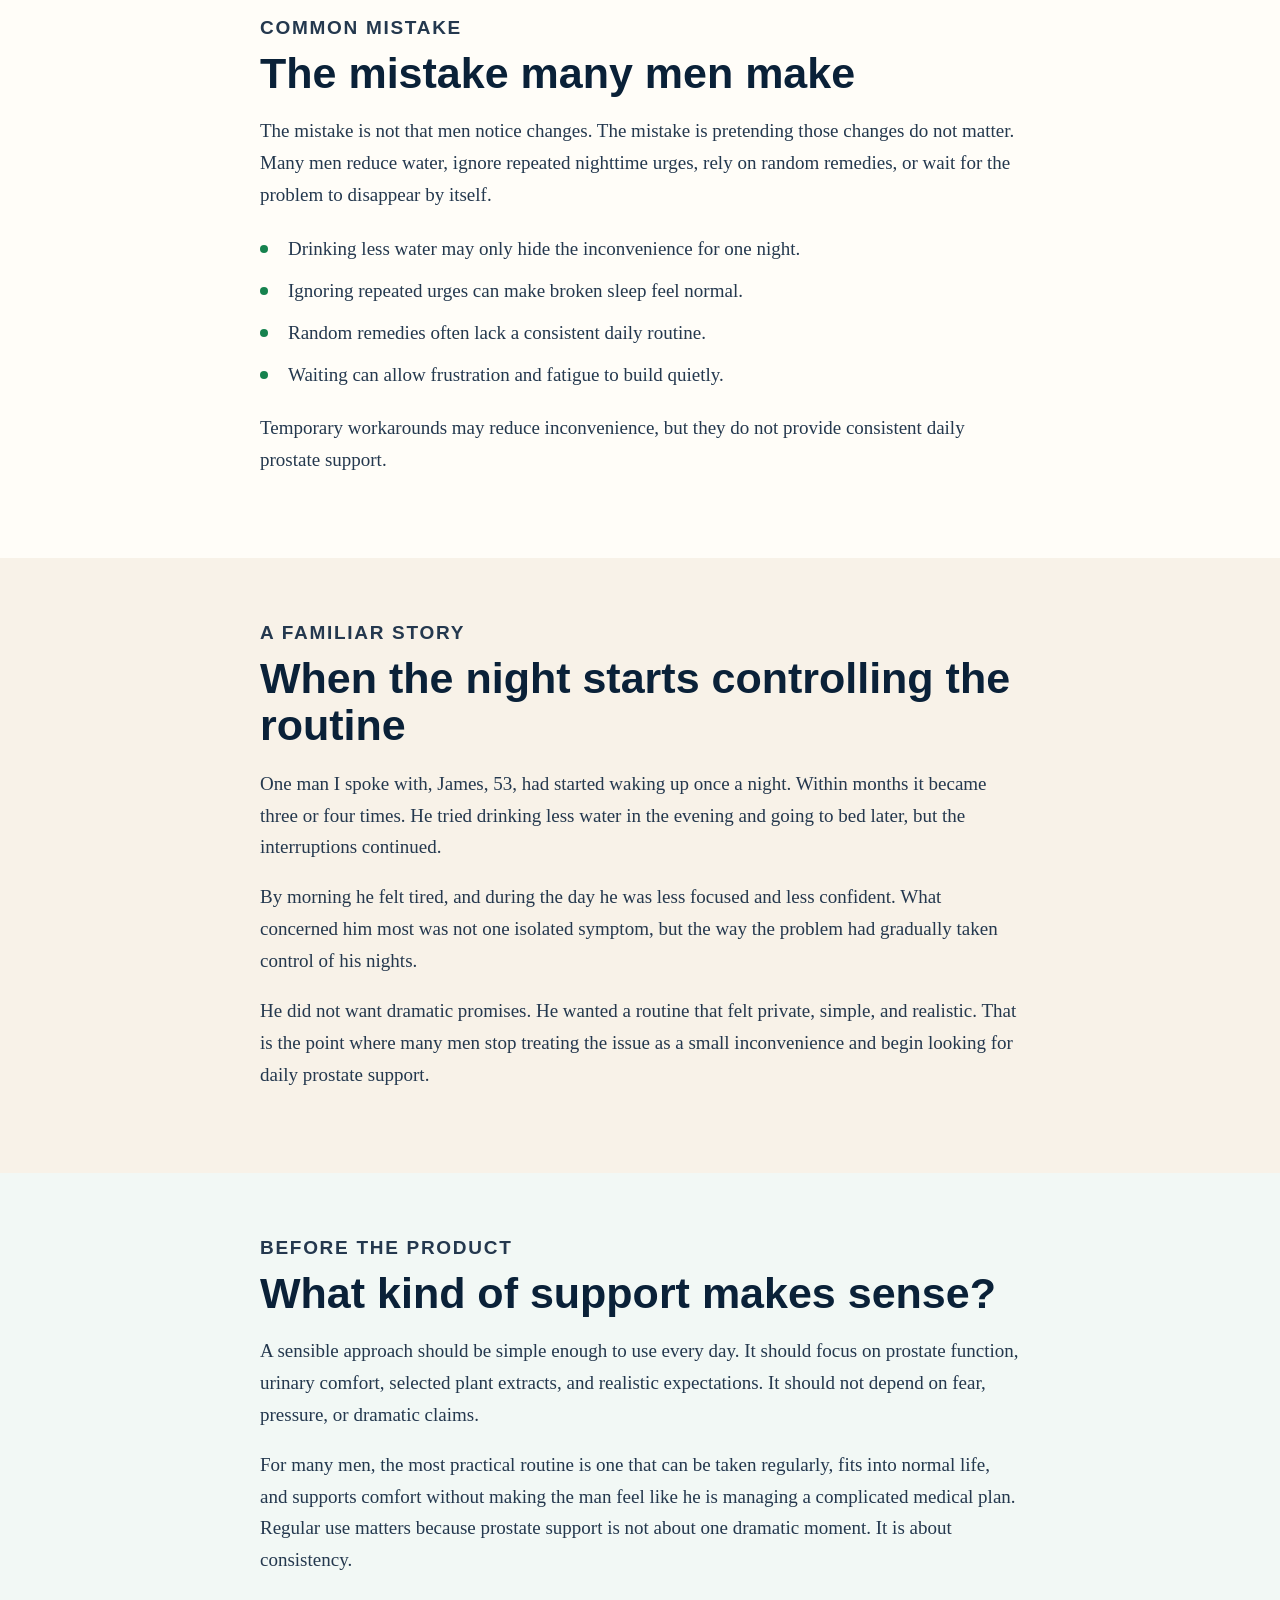
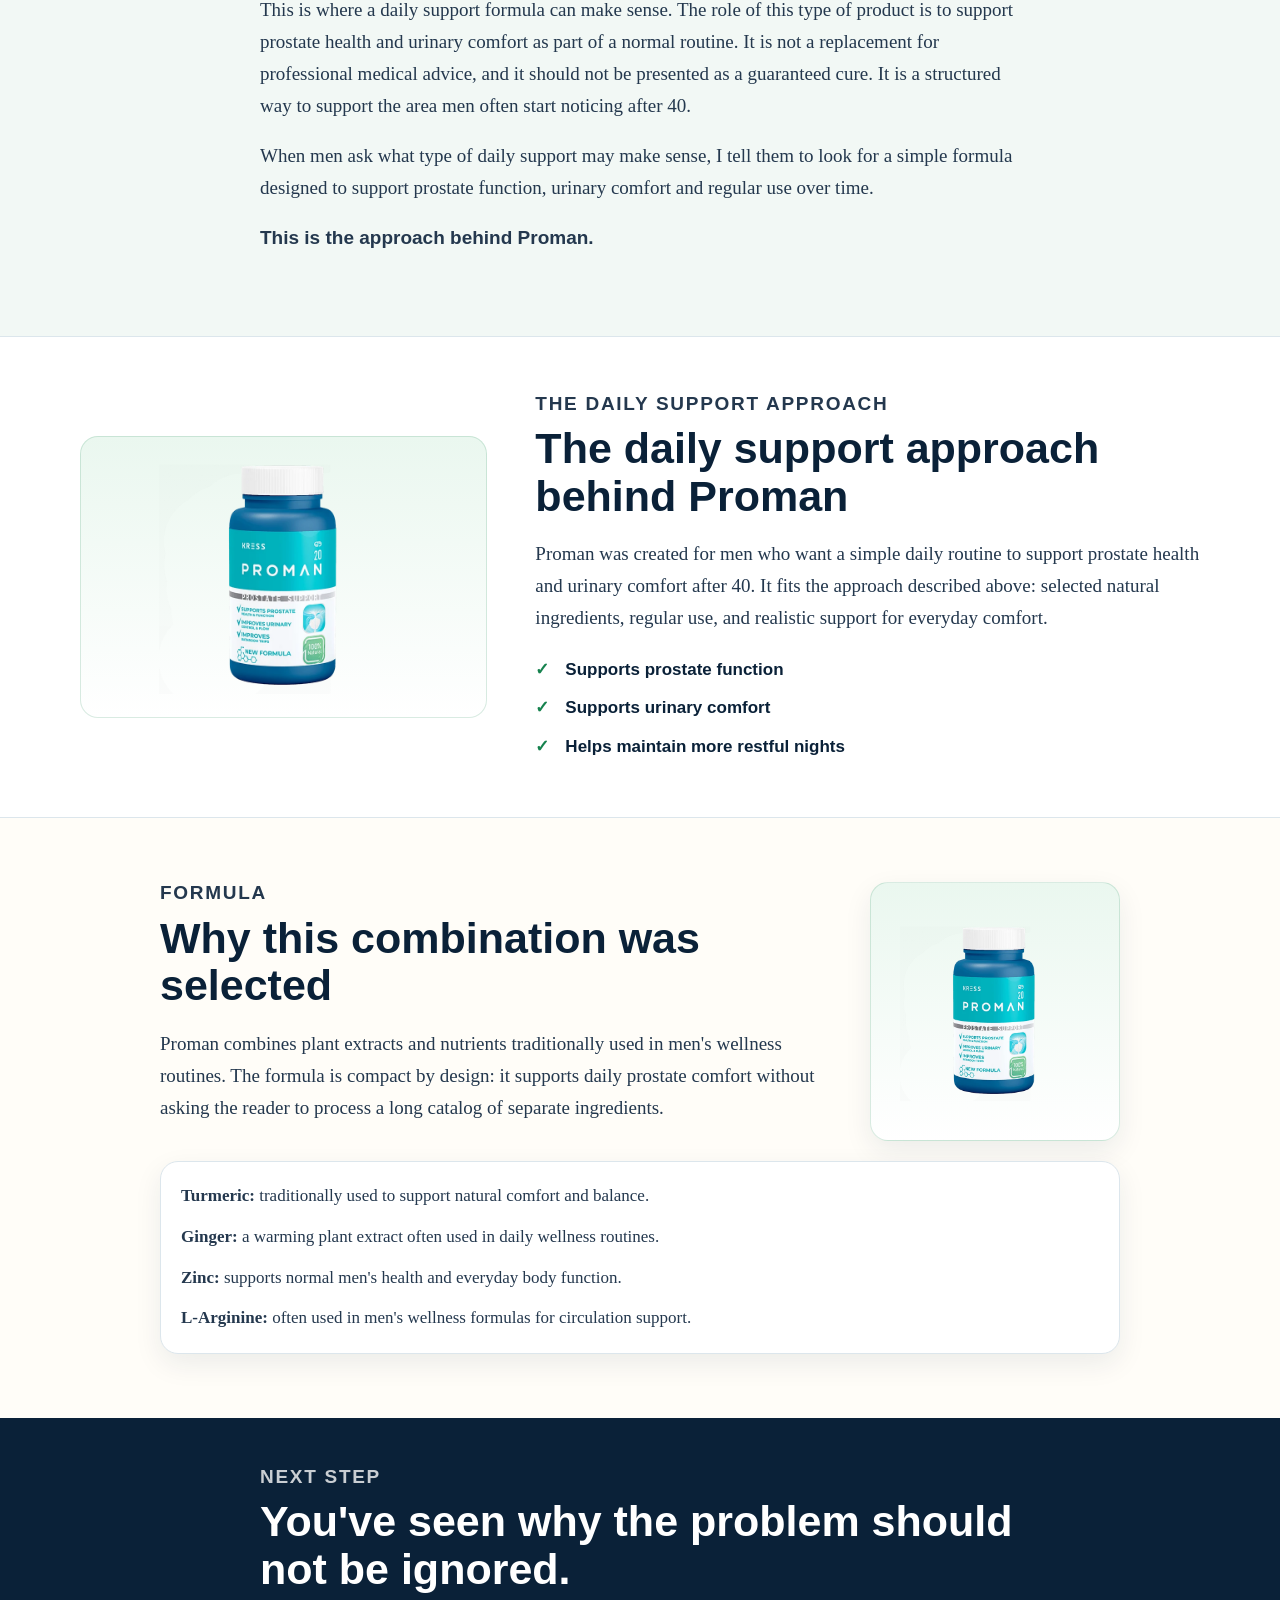
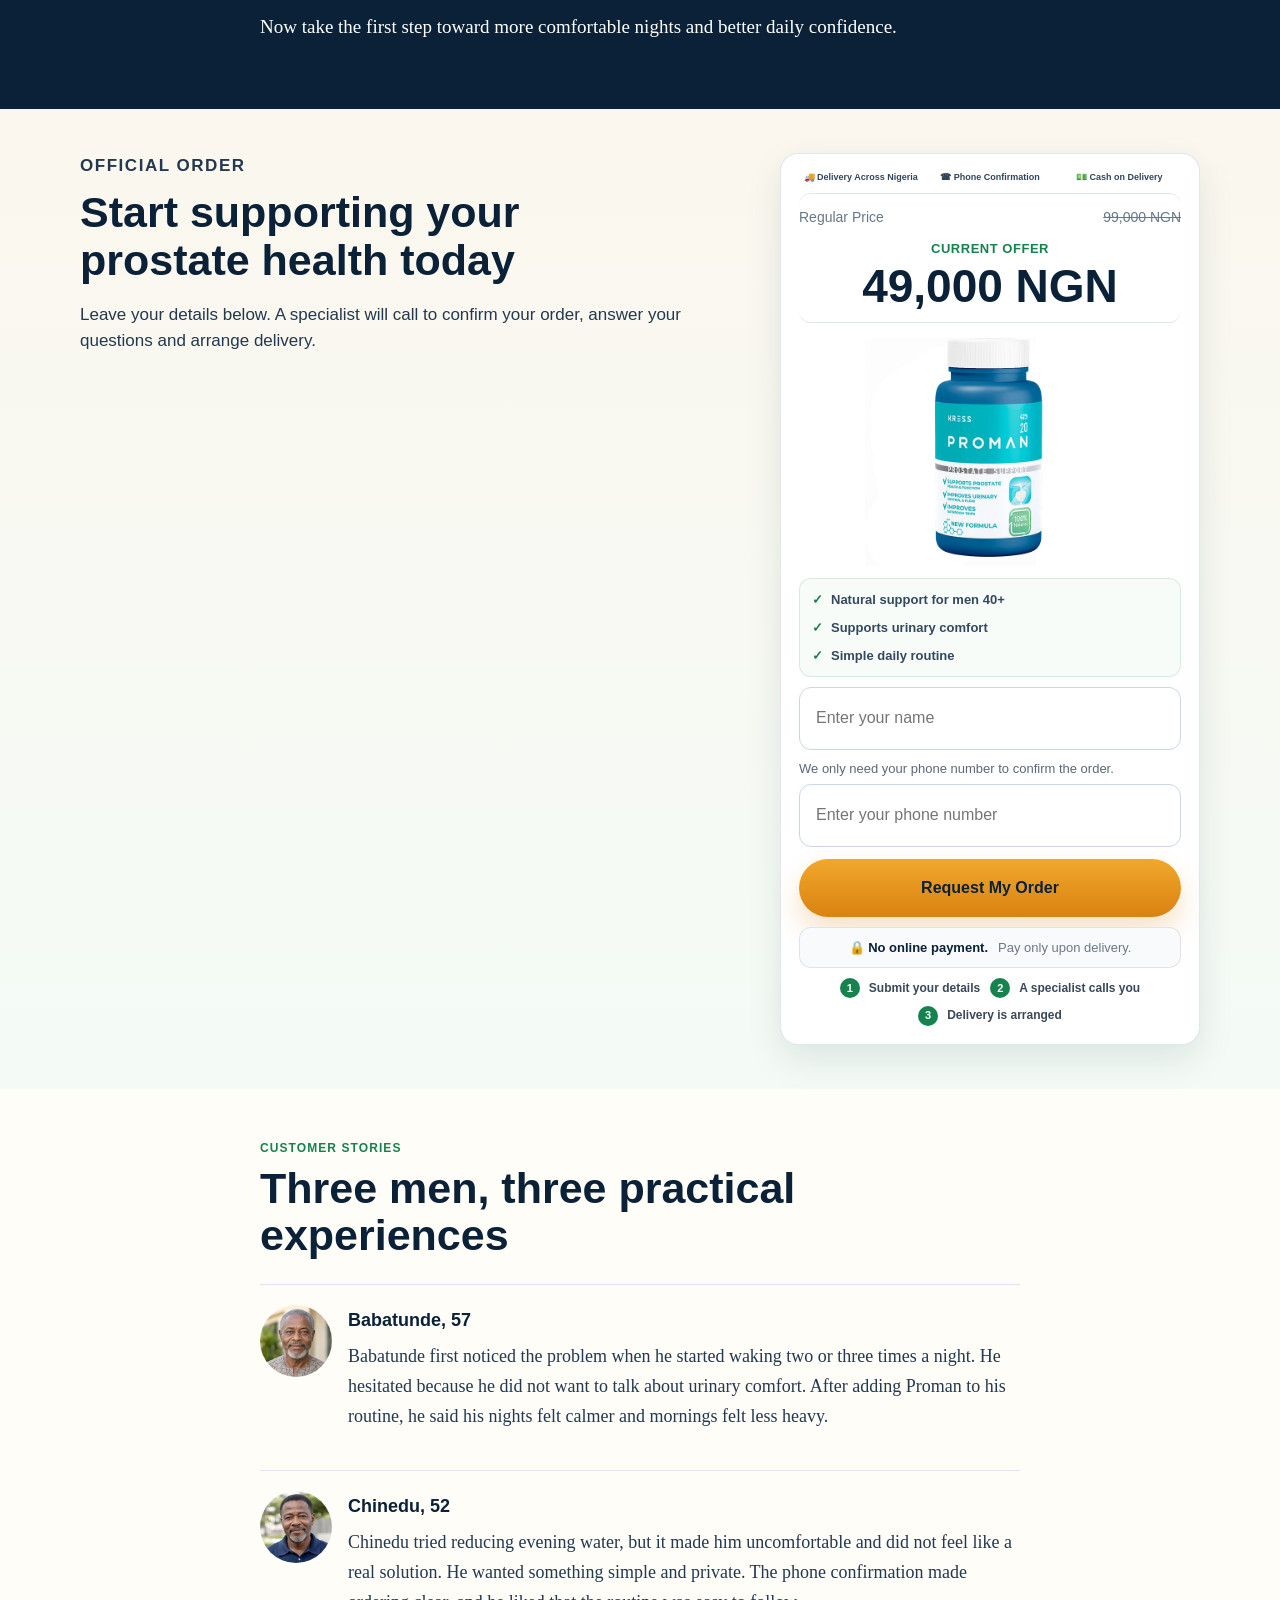
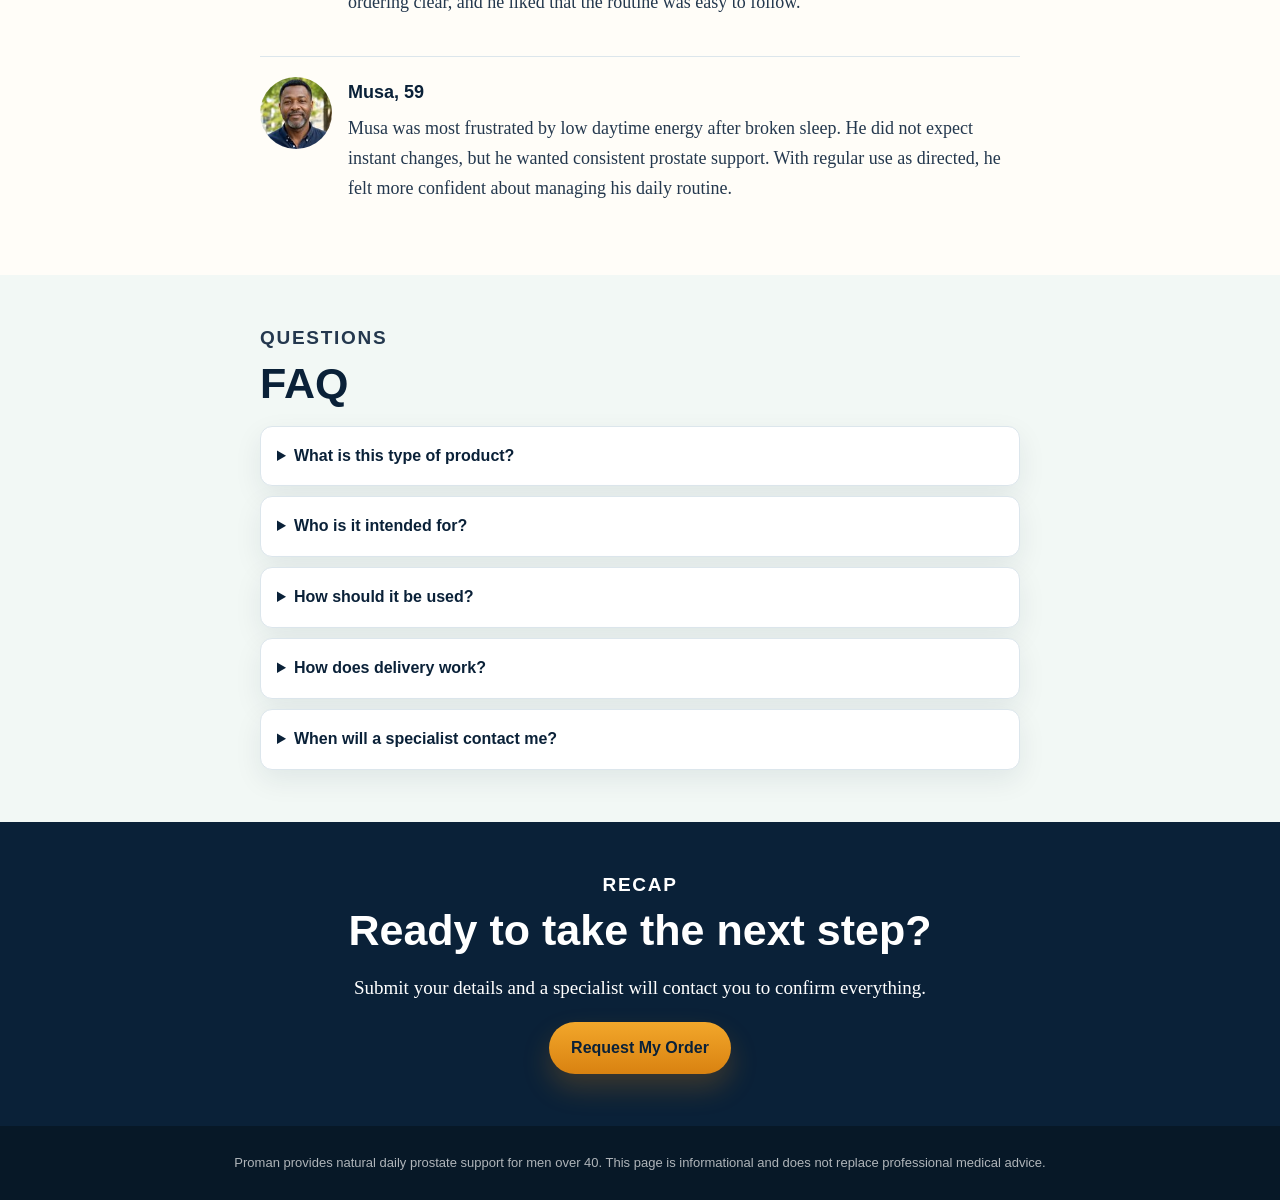
==== commit e31be00b: "Simplify Proman V3 order section" ====
--- a/Proman_V3_Order_Test/index.html
+++ b/Proman_V3_Order_Test/index.html
@@ -177,11 +177,6 @@
           <p class="overline">Next step</p>
           <h2>You've seen why the problem should not be ignored.</h2>
           <p>Now take the first step toward more comfortable nights and better daily confidence.</p>
-          <div class="decision-points" aria-label="Order advantages">
-            <span>Daily prostate support</span>
-            <span>Cash on delivery</span>
-            <span>Specialist confirms your order by phone</span>
-          </div>
         </div>
       </section>
 
@@ -191,25 +186,22 @@
             <p class="overline">Official order</p>
             <h2>Start supporting your prostate health today</h2>
             <p>Leave your details below. A specialist will call to confirm your order, answer your questions and arrange delivery.</p>
-            <dl class="order-facts">
-              <div>
-                <dt>Delivery</dt>
-                <dd>Available across Nigeria</dd>
-              </div>
-              <div>
-                <dt>Confirmation</dt>
-                <dd>Specialist calls by phone</dd>
-              </div>
-              <div>
-                <dt>Payment</dt>
-                <dd>Cash on delivery</dd>
-              </div>
-            </dl>
           </div>
 
           <div class="form-shell action__form">
-            <h3 class="form__title">Special Nigeria Offer</h3>
-            <p class="form__text">Available for a limited time while supplies last.</p>
+            <div class="order-trust-row" aria-label="Order trust">
+              <span>🚚 Delivery Across Nigeria</span>
+              <span>☎ Phone Confirmation</span>
+              <span>💵 Cash on Delivery</span>
+            </div>
+
+            <div class="prices" id="form__block">
+              <p class="price-row price-row--old"><span>Regular Price</span> <span class="oldprice"><span class="oldPriceAndLabelForLandingInfoApi">99,000 NGN</span></span></p>
+              <div class="current-offer" aria-label="Current offer price">
+                <span>Current offer</span>
+                <strong class="newprice"><span class="priceAndLabelForLandingInfoApi">49,000 NGN</span></strong>
+              </div>
+            </div>
 
             <div class="form-product">
               <picture>
@@ -218,21 +210,11 @@
               </picture>
             </div>
 
-            <div class="prices" id="form__block">
-              <p class="price-row price-row--old"><span>Regular Price</span> <span class="oldprice"><span class="oldPriceAndLabelForLandingInfoApi">99,000 NGN</span></span></p>
-              <div class="current-offer" aria-label="Current offer price">
-                <span>Current offer</span>
-                <strong class="newprice"><span class="priceAndLabelForLandingInfoApi">49,000 NGN</span></strong>
-              </div>
-            </div>
-
             <form action="lemon.php" method="post" id="form" class="orderForm" onsubmit="lockform(this);">
               <div class="value-summary" aria-label="Proman order summary">
-                <span>Natural daily support for men 40+</span>
-                <span>Designed to support urinary comfort</span>
+                <span>Natural support for men 40+</span>
+                <span>Supports urinary comfort</span>
                 <span>Simple daily routine</span>
-                <span>Confidential order</span>
-                <span>Cash on delivery</span>
               </div>
               <div class="input-group tooltip-hide">
                 <input class="form__input" type="text" name="name" id="name2" placeholder="Enter your name" required value="">
@@ -242,15 +224,14 @@
                 <input class="form__input mob1 val2" type="tel" name="phone" id="phone2" placeholder="Enter your phone number" required maxlength="" minlength="" value="">
               </div>
               <button class="form__btn sub2" type="submit" name="button">Request My Order</button>
+              <div class="payment-reassurance">
+                <strong>🔒 No online payment.</strong>
+                <span>Pay only upon delivery.</span>
+              </div>
               <div class="phone-steps" aria-label="What happens after submitting">
                 <span><b>1</b> Submit your details</span>
                 <span><b>2</b> A specialist calls you</span>
                 <span><b>3</b> Delivery is arranged</span>
-              </div>
-              <div class="payment-reassurance">
-                <strong>No online payment required.</strong>
-                <span>Your details are confidential.</span>
-                <p>Nothing is charged online. You pay only when your order is delivered.</p>
               </div>
               <input name="country" type="hidden" value="NG">
               <input type="hidden" name="subid" value="">
@@ -262,11 +243,6 @@
               <input type="hidden" name="utm_medium" value="<?= $_GET['utm_medium'];?>">
               <input type="hidden" name="clickid" value="{subid}">
             </form>
-            <div class="post-form-trust" aria-label="Order trust">
-              <span>Secure Order</span>
-              <span>Private Information</span>
-              <span>Delivery Across Nigeria</span>
-            </div>
           </div>
         </div>
       </section>
--- a/Proman_V3_Order_Test/css/style.css
+++ b/Proman_V3_Order_Test/css/style.css
@@ -448,9 +448,7 @@
   font-weight: 800;
 }
 
-.benefit-list li::before,
-.submit-trust span::before,
-.post-form-trust span::before {
+.benefit-list li::before {
   content: "\2713";
   color: var(--green-700);
   font-weight: 900;
@@ -514,38 +512,8 @@
   opacity: 0.78;
 }
 
-.decision-points {
-  display: grid;
-  gap: 10px;
-  margin-top: 22px;
-  font-family: Arial, Helvetica, sans-serif;
-}
-
-.decision-points span {
-  display: flex;
-  align-items: center;
-  gap: 9px;
-  color: var(--white);
-  font-size: 15px;
-  font-weight: 800;
-}
-
-.decision-points span::before {
-  content: "\2713";
-  display: grid;
-  place-items: center;
-  flex: 0 0 22px;
-  width: 22px;
-  height: 22px;
-  border-radius: 50%;
-  color: var(--blue-950);
-  background: var(--green-100);
-  font-size: 13px;
-  font-weight: 900;
-}
-
 .order-section {
-  padding: 60px 0;
+  padding: 44px 0;
   scroll-margin-top: 86px;
   background: linear-gradient(180deg, #fbf7ee, #f4fbf6);
 }
@@ -553,7 +521,7 @@
 .order-grid {
   display: grid;
   grid-template-columns: minmax(0, 1fr);
-  gap: 28px;
+  gap: 20px;
   align-items: start;
 }
 
@@ -568,31 +536,8 @@
   line-height: 1.55;
 }
 
-.order-facts {
-  display: grid;
-  gap: 10px;
-  margin: 22px 0 0;
-  font-family: Arial, Helvetica, sans-serif;
-}
-
-.order-facts div {
-  padding: 12px 0;
-  border-top: 1px solid rgba(16, 32, 51, 0.15);
-}
-
-.order-facts dt {
-  color: var(--blue-950);
-  font-weight: 900;
-}
-
-.order-facts dd {
-  margin: 3px 0 0;
-  color: var(--muted);
-  font-size: 15px;
-}
-
 .form-shell {
-  padding: 22px;
+  padding: 18px;
   border: 1px solid rgba(220, 230, 236, 0.92);
   border-radius: var(--radius);
   background: var(--white);
@@ -600,18 +545,23 @@
   font-family: Arial, Helvetica, sans-serif;
 }
 
-.form__title {
-  margin: 0 0 5px;
-  color: var(--blue-950);
-  font-size: 22px;
-  line-height: 1.2;
+.order-trust-row {
+  display: flex;
+  flex-wrap: wrap;
+  justify-content: center;
+  gap: 6px 12px;
+  margin-bottom: 10px;
+  color: #31455a;
+  font-size: 11px;
+  font-weight: 800;
+  line-height: 1.25;
   text-align: center;
 }
 
-.form__text {
-  color: var(--muted);
-  text-align: center;
-  font-size: 15px;
+.order-trust-row span {
+  display: inline-flex;
+  align-items: center;
+  gap: 3px;
 }
 
 .form-product {
@@ -620,9 +570,9 @@
 
 .prices {
   display: grid;
-  gap: 10px;
-  padding: 14px 0 16px;
-  margin-bottom: 18px;
+  gap: 8px;
+  padding: 12px 0 14px;
+  margin-bottom: 10px;
   border-radius: var(--radius-sm);
   background: transparent;
   border-top: 1px solid var(--line);
@@ -670,16 +620,16 @@
 
 .orderForm {
   display: grid;
-  gap: 12px;
+  gap: 10px;
 }
 
 .value-summary {
   display: grid;
-  gap: 8px;
-  padding: 14px;
-  border: 1px solid rgba(22, 130, 78, 0.18);
+  gap: 6px;
+  padding: 10px 12px;
+  border: 1px solid rgba(22, 130, 78, 0.14);
   border-radius: var(--radius-sm);
-  background: #f4fbf6;
+  background: #f8fcf9;
   color: #34495d;
   font-size: 13px;
   font-weight: 700;
@@ -734,28 +684,14 @@
   margin-top: 2px;
 }
 
-.post-form-trust {
+.phone-steps {
   display: flex;
   flex-wrap: wrap;
   justify-content: center;
-  gap: 7px 12px;
-  color: #435366;
+  gap: 7px 10px;
+  margin-top: 0;
+  color: #39485a;
   font-size: 12px;
-  font-weight: 700;
-}
-
-.post-form-trust span {
-  display: inline-flex;
-  align-items: center;
-  gap: 5px;
-}
-
-.phone-steps {
-  display: grid;
-  gap: 8px;
-  margin-top: 2px;
-  color: #39485a;
-  font-size: 13px;
   font-weight: 800;
 }
 
@@ -768,20 +704,23 @@
 .phone-steps b {
   display: grid;
   place-items: center;
-  flex: 0 0 24px;
-  width: 24px;
-  height: 24px;
+  flex: 0 0 20px;
+  width: 20px;
+  height: 20px;
   border-radius: 50%;
   color: var(--white);
   background: var(--green-700);
-  font-size: 12px;
+  font-size: 11px;
   line-height: 1;
 }
 
 .payment-reassurance {
-  display: grid;
-  gap: 5px;
-  padding: 13px 14px;
+  display: flex;
+  align-items: center;
+  justify-content: center;
+  gap: 6px 10px;
+  flex-wrap: wrap;
+  padding: 11px 12px;
   border: 1px solid rgba(16, 32, 51, 0.1);
   border-radius: var(--radius-sm);
   background: #f8fafc;
@@ -794,16 +733,6 @@
   color: var(--blue-950);
 }
 
-.payment-reassurance p {
-  margin: 0;
-}
-
-.post-form-trust {
-  padding-top: 14px;
-  margin-top: 14px;
-  border-top: 1px solid var(--line);
-}
-
 .form-loading {
   padding: 14px;
   border-radius: var(--radius-sm);
@@ -963,15 +892,27 @@
     grid-template-columns: minmax(0, 1fr) 420px;
     gap: 48px;
   }
+
+  .order-trust-row {
+    display: grid;
+    grid-template-columns: repeat(3, minmax(0, 1fr));
+    gap: 6px;
+    font-size: 9px;
+  }
+
+  .order-trust-row span {
+    justify-content: center;
+    white-space: nowrap;
+  }
 }
 
 @media (max-width: 859px) {
   .order-section {
-    padding: 42px 0;
+    padding: 36px 0;
   }
 
   .order-copy h2 {
-    font-size: clamp(30px, 9vw, 38px);
+    font-size: clamp(28px, 8.4vw, 36px);
     line-height: 1.08;
   }
 
@@ -980,26 +921,22 @@
     line-height: 1.5;
   }
 
-  .order-facts {
-    gap: 6px;
-    margin-top: 18px;
-  }
-
-  .order-facts div {
-    padding: 9px 0;
-  }
-
   .form-product {
     margin: 4px 0 8px;
   }
 
   .form-product img {
-    max-width: 156px;
+    max-width: 112px;
   }
 
   .value-summary {
-    gap: 6px;
-    padding: 12px;
+    gap: 5px;
+    padding: 9px 12px;
+  }
+
+  .order-trust-row {
+    gap: 4px 8px;
+    font-size: 10px;
   }
 }
 
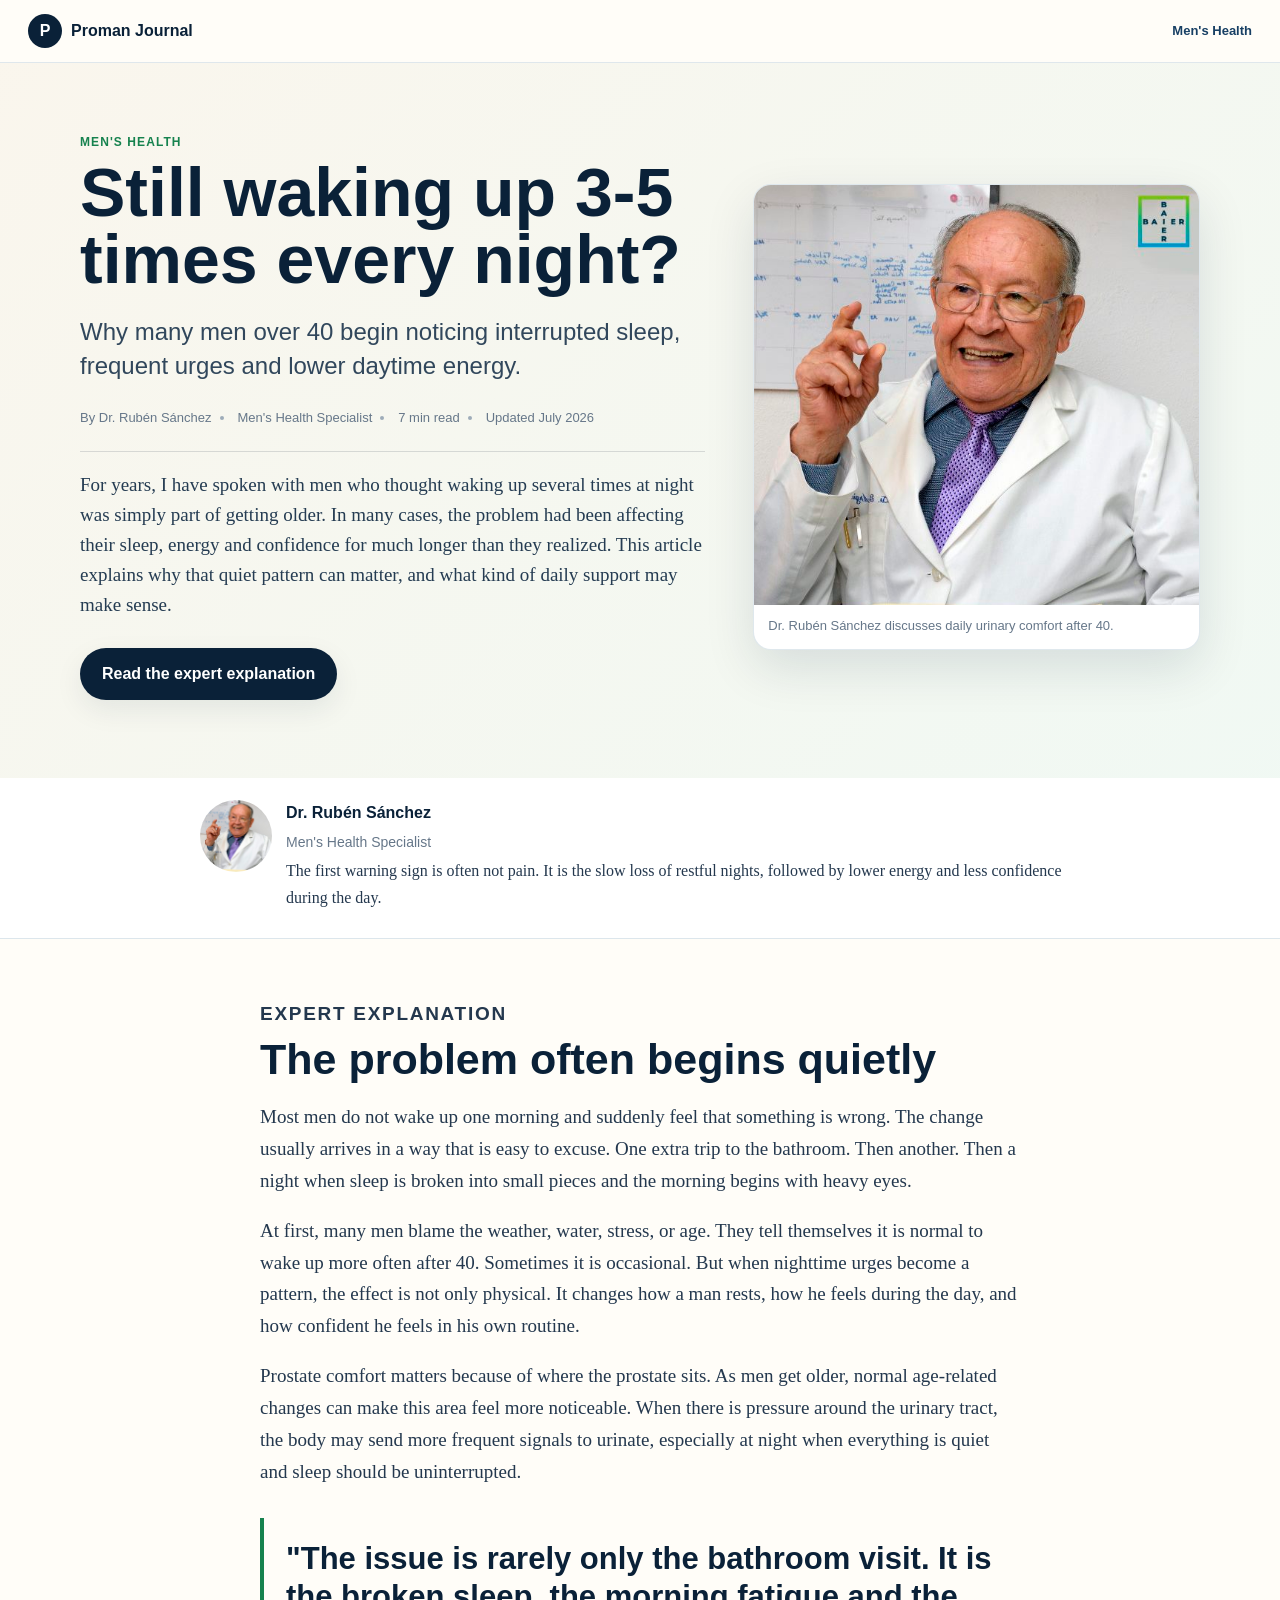
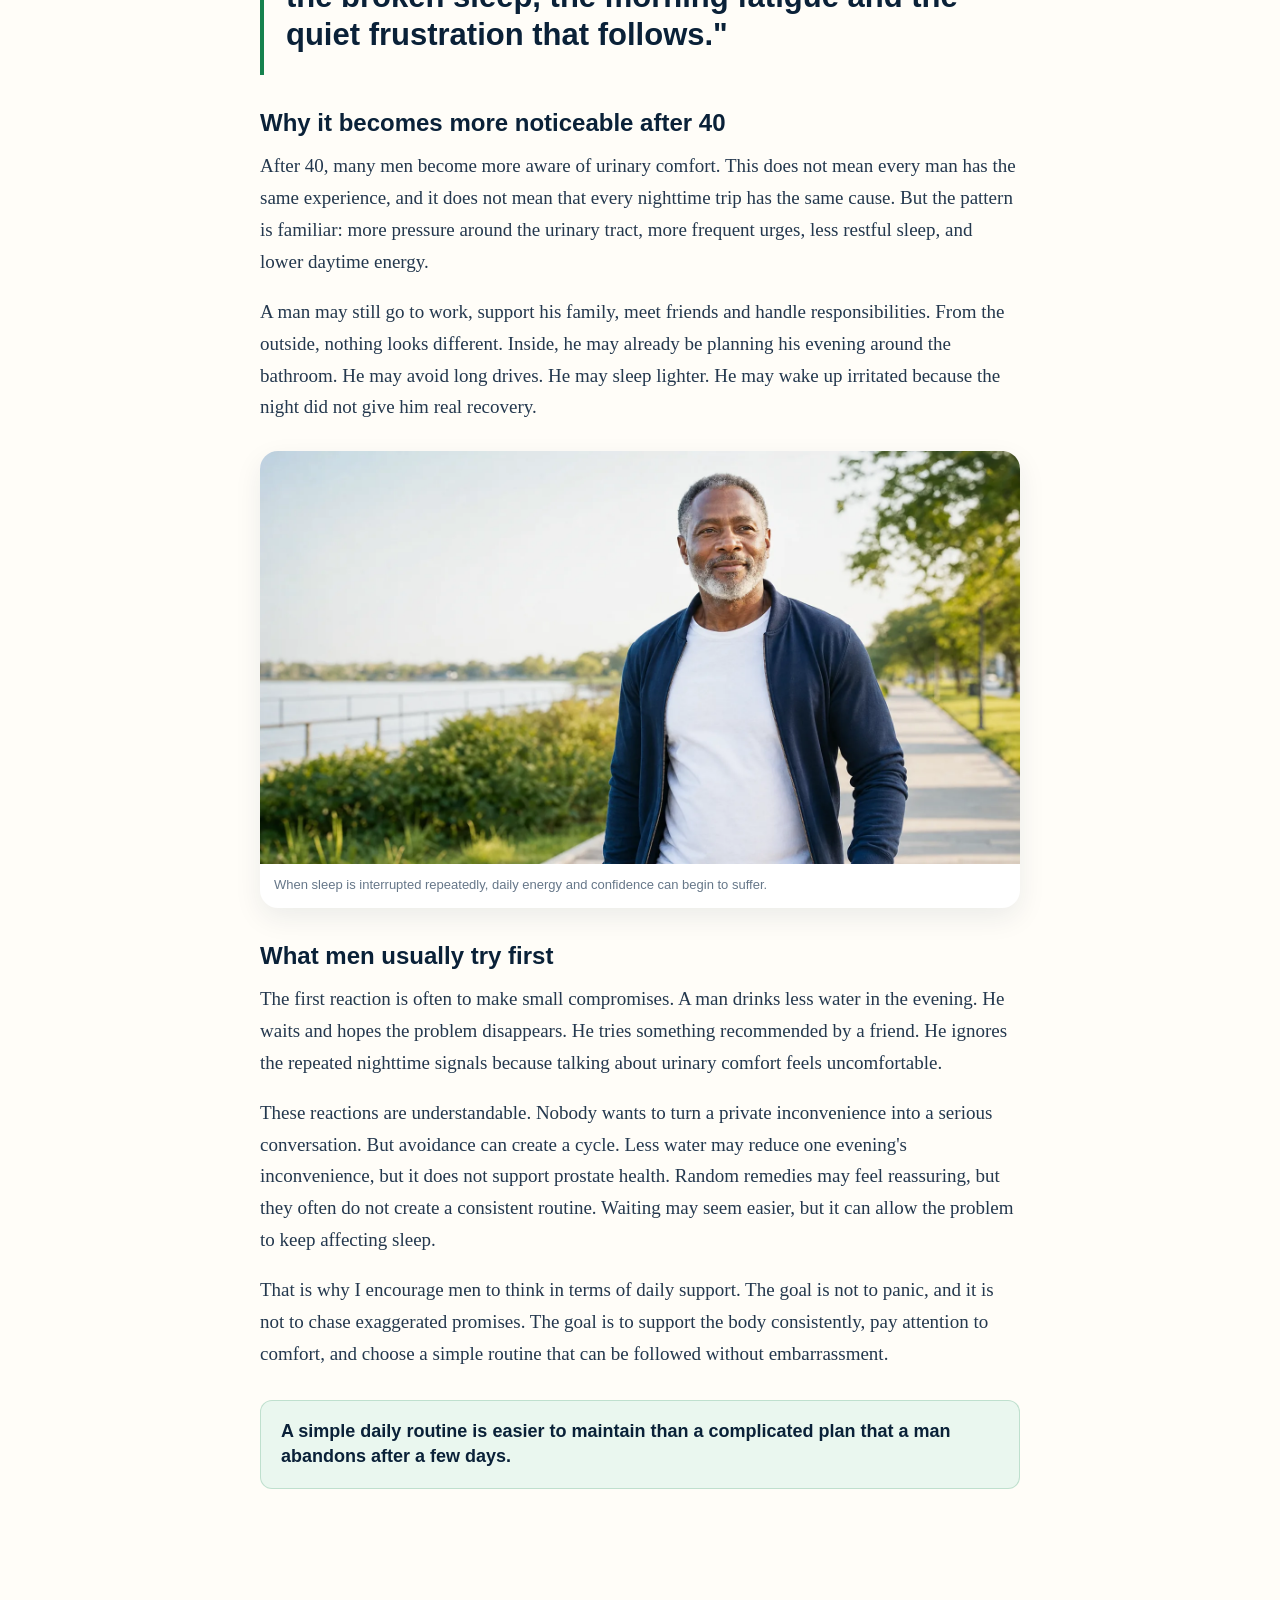
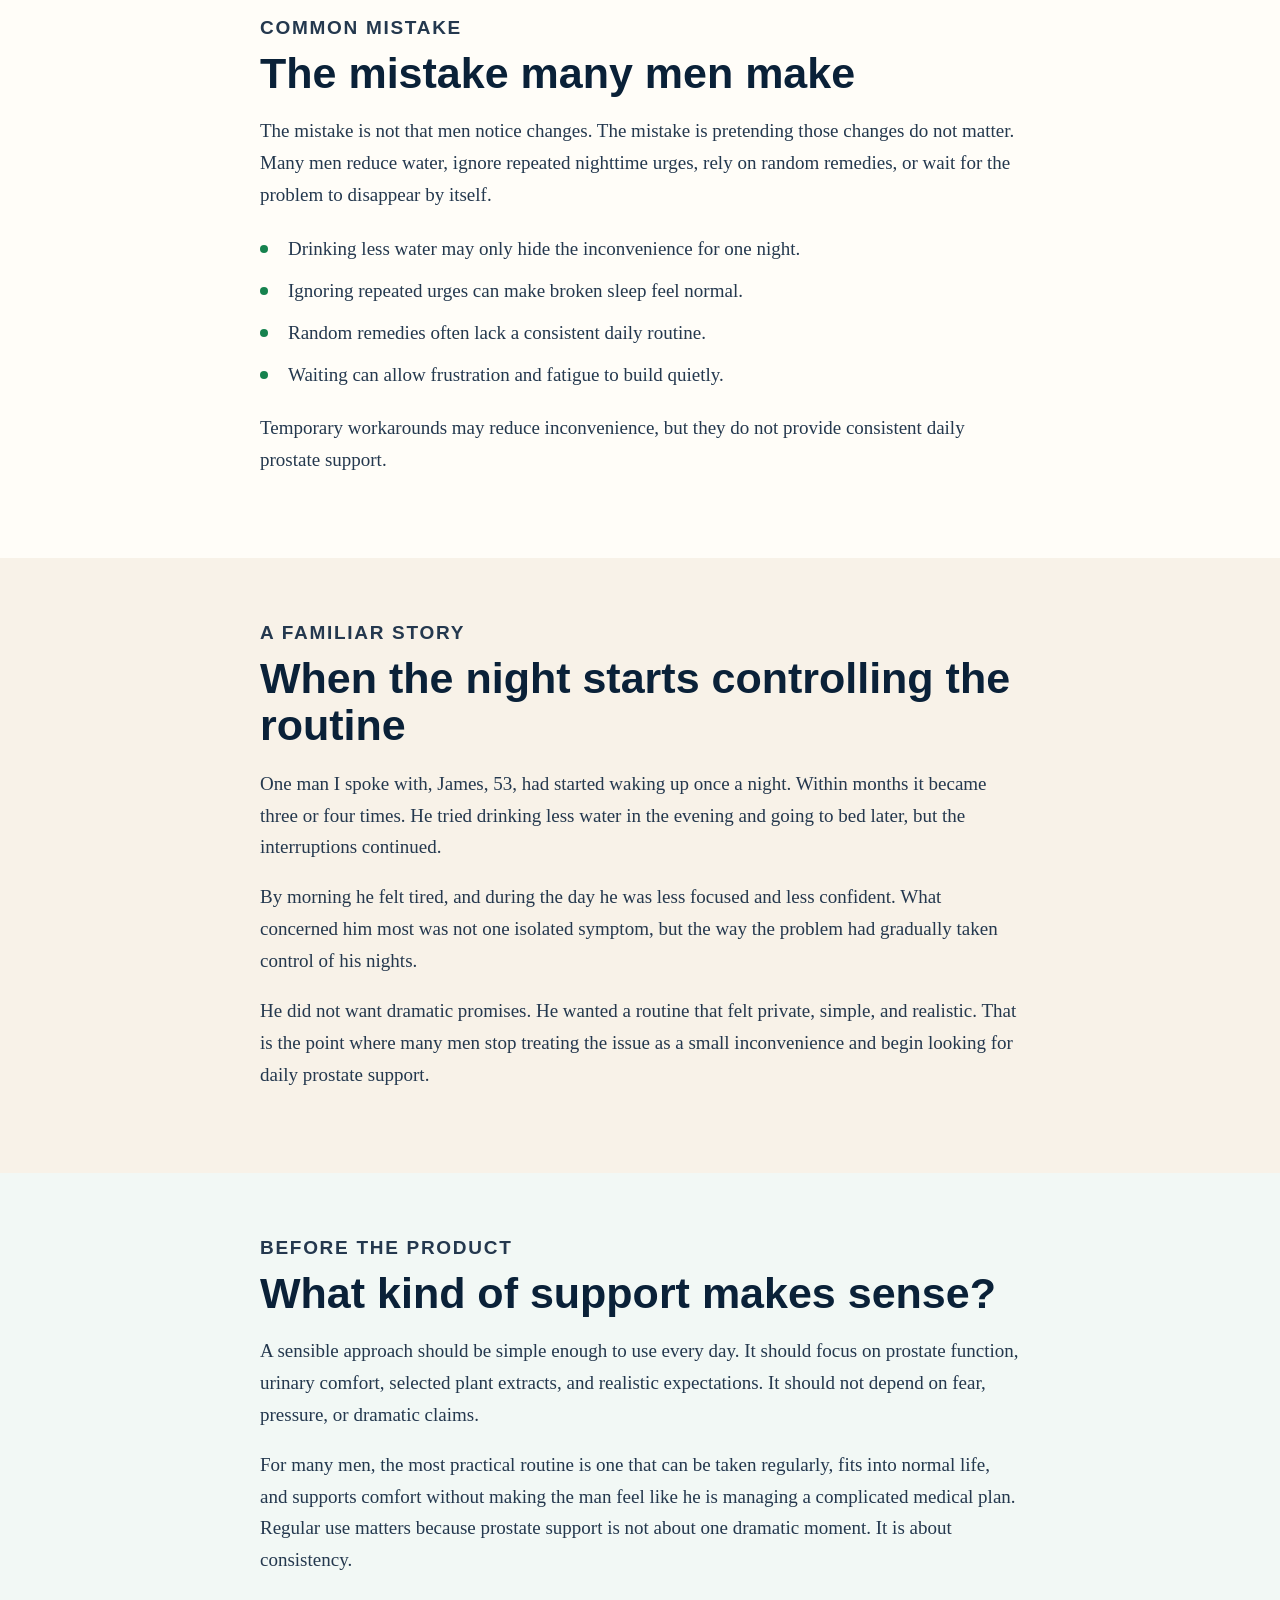
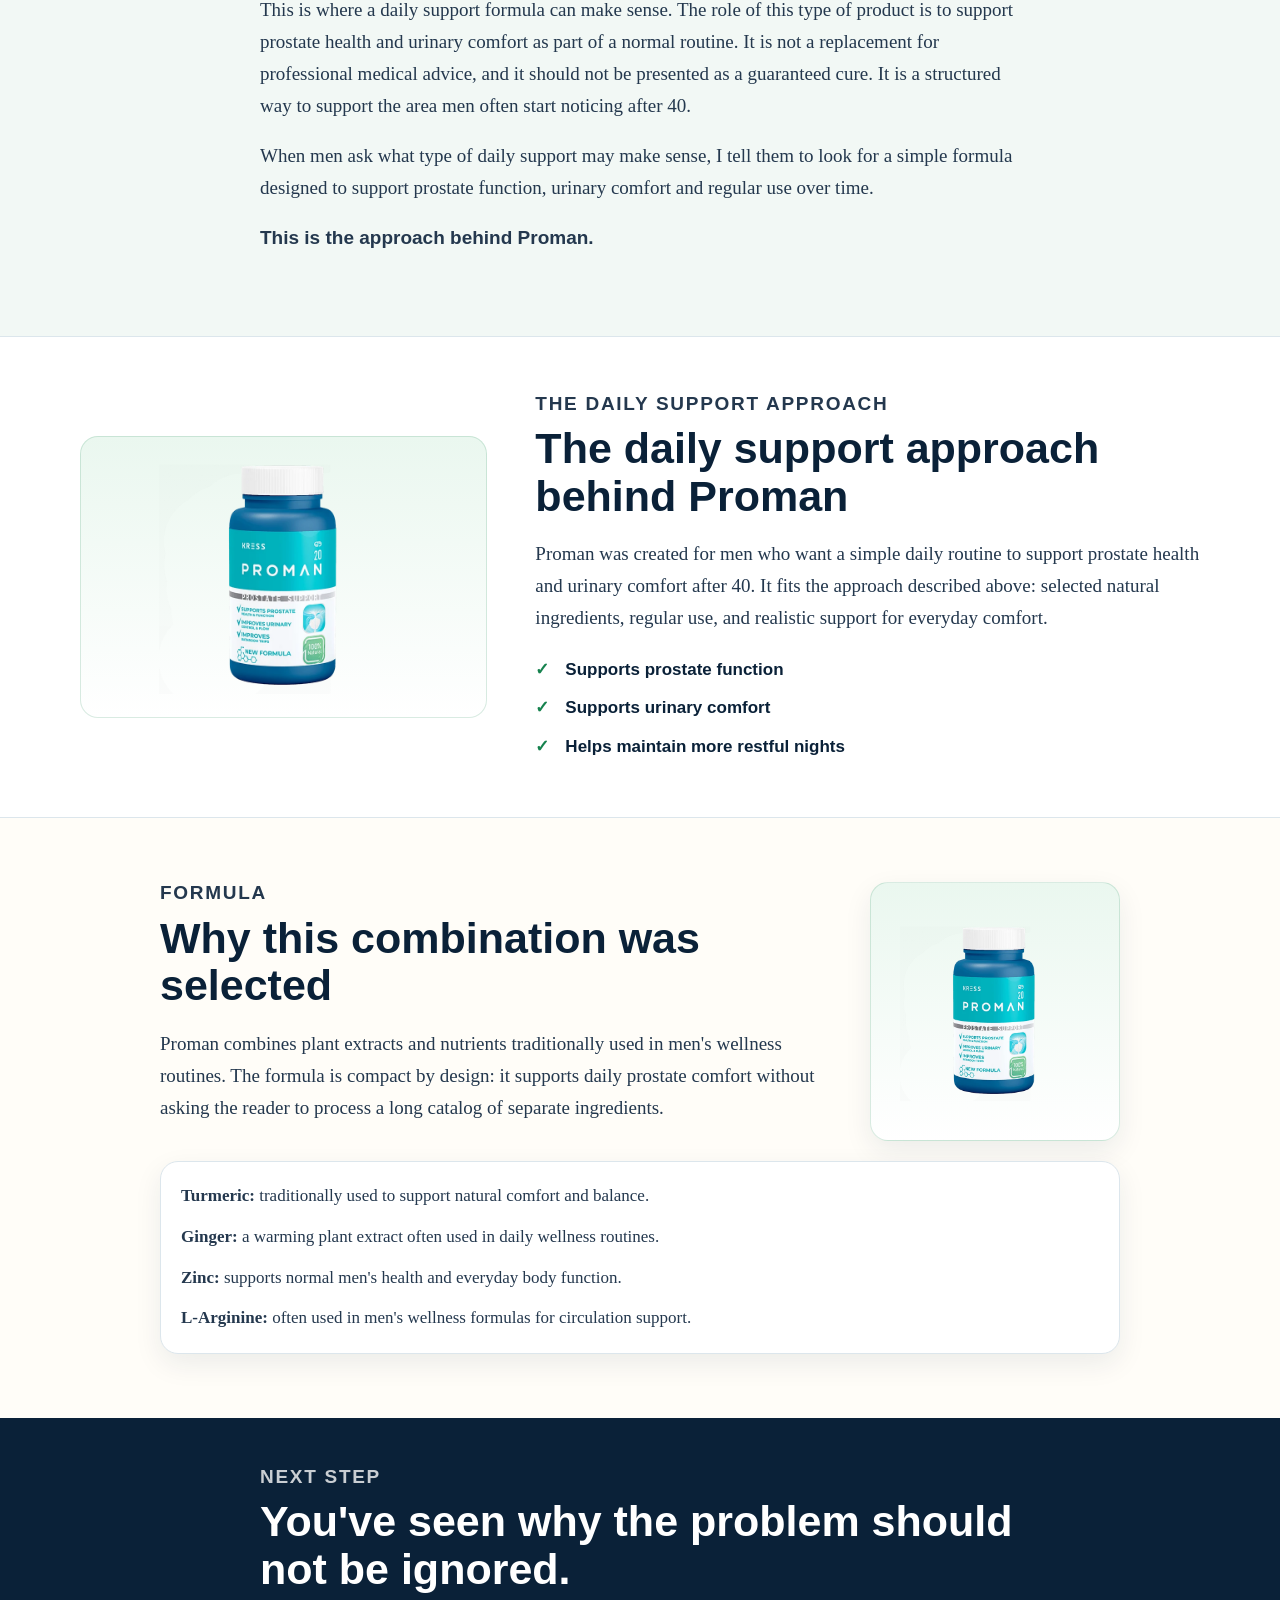
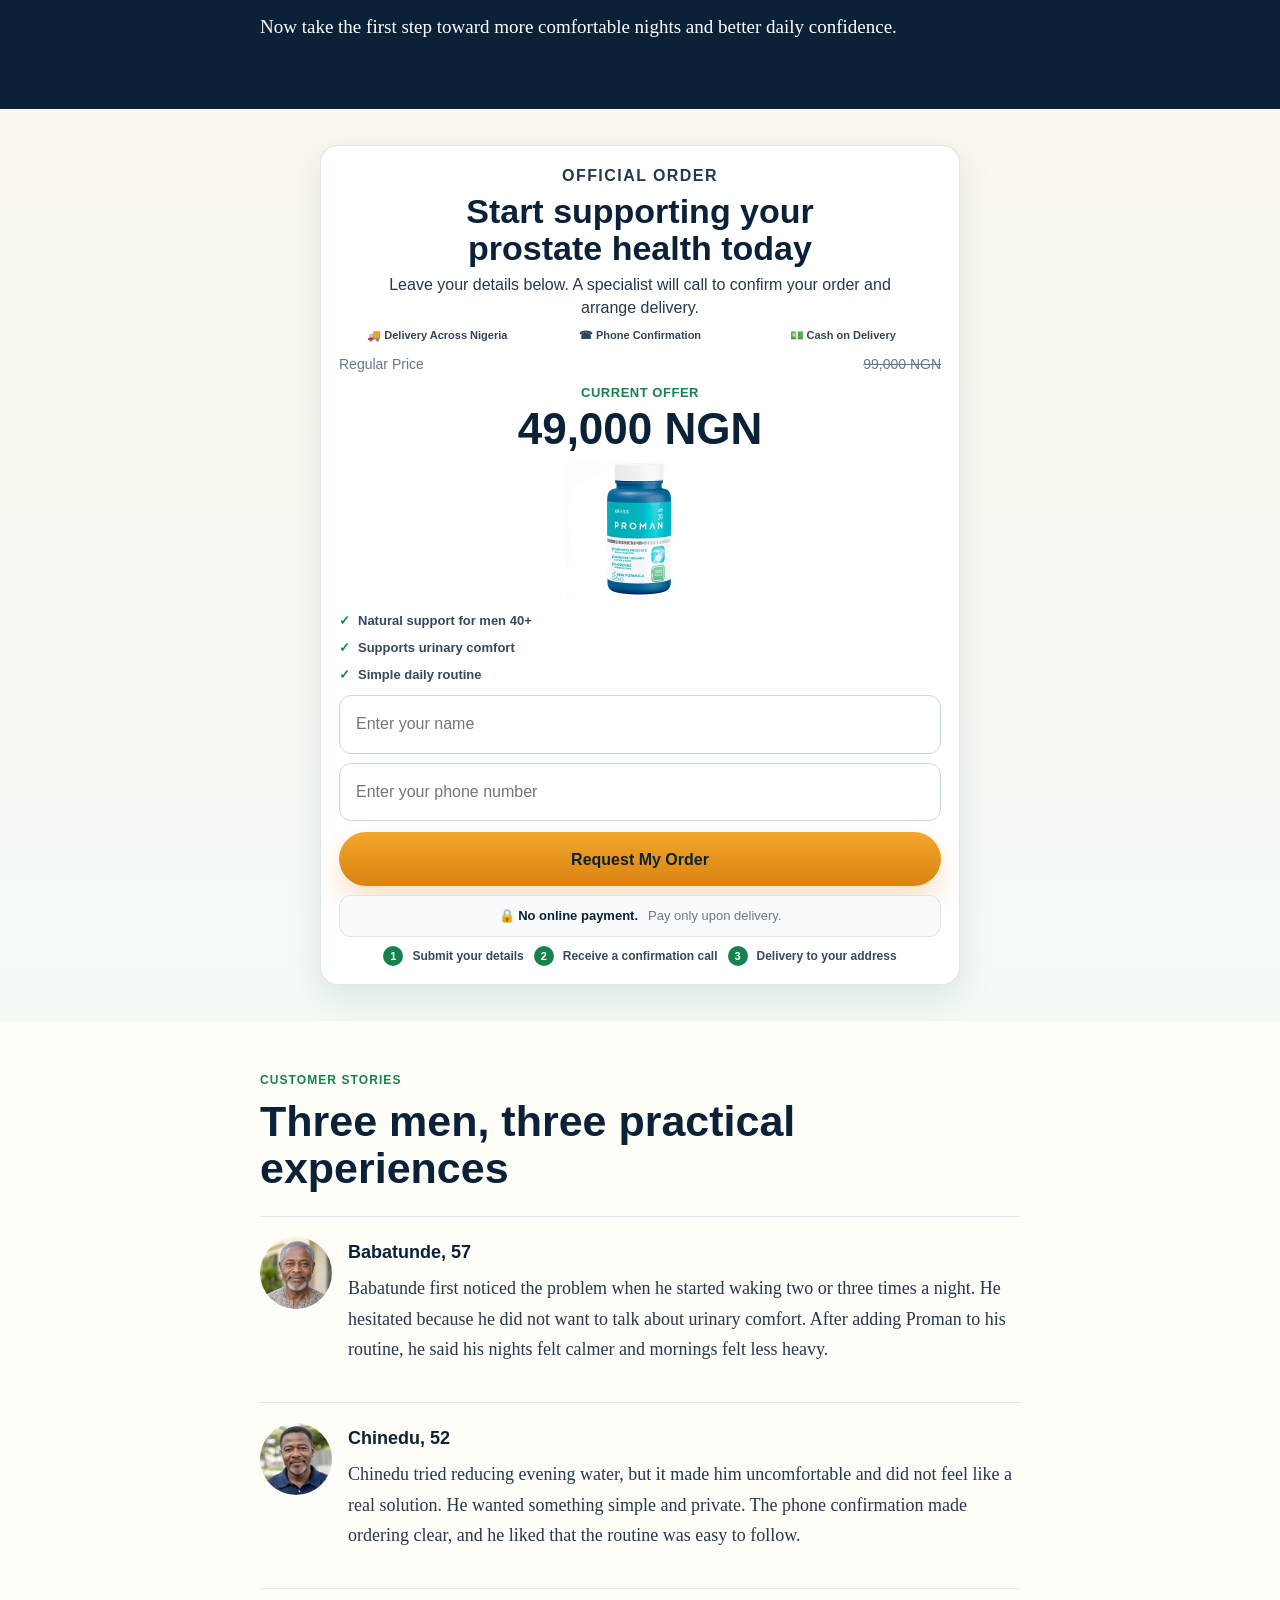
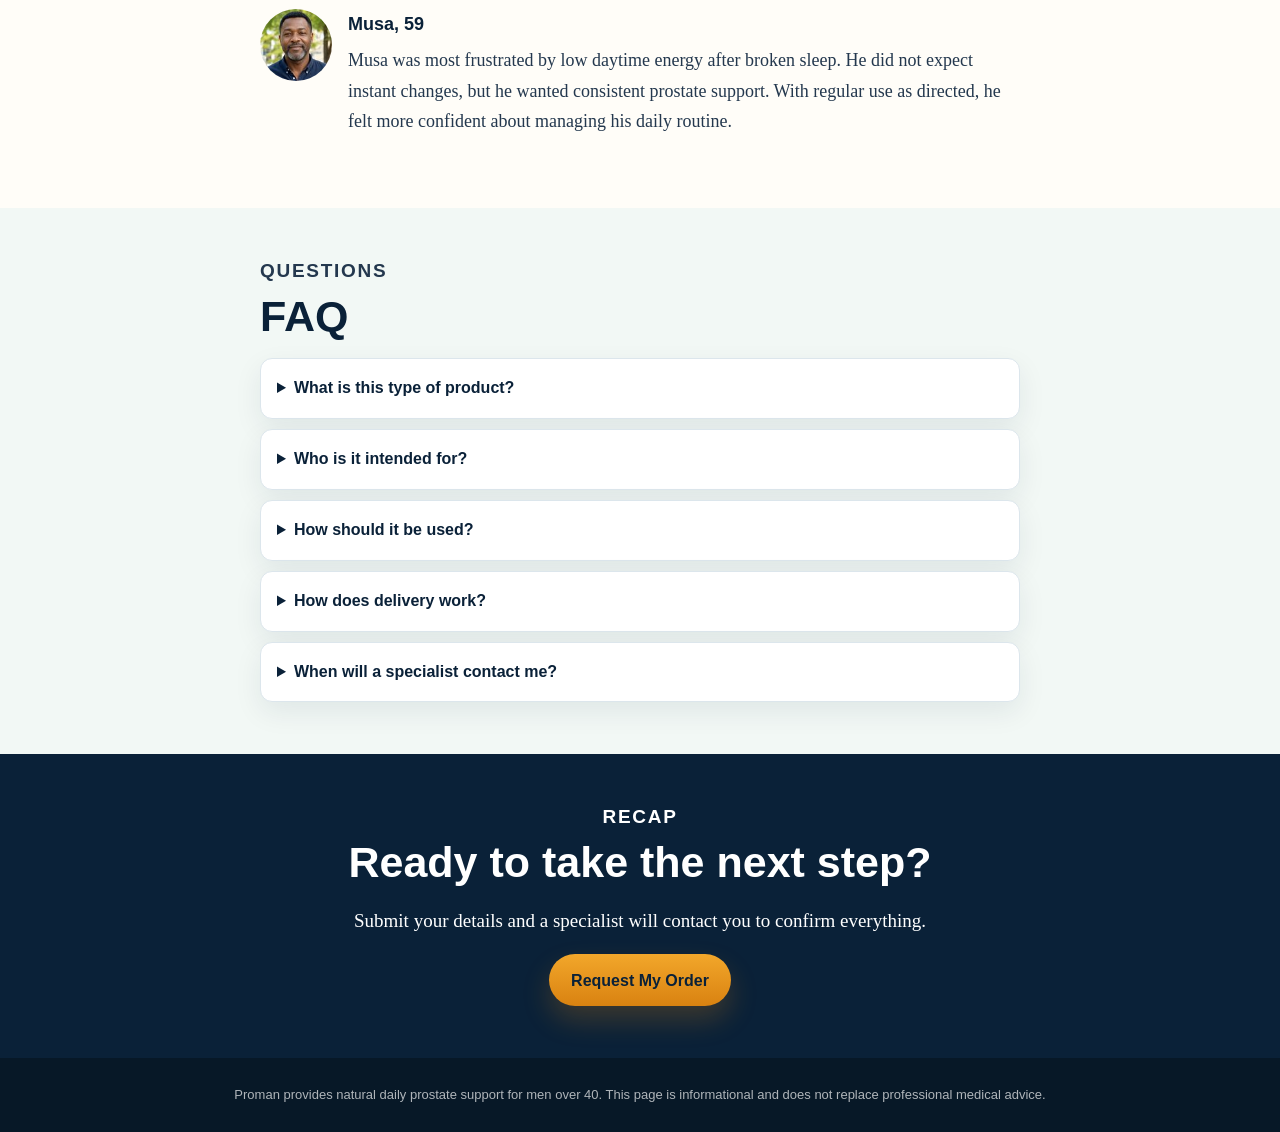
==== commit 1349be9f: "Optimize Proman V3 order card UX" ====
--- a/Proman_V3_Order_Test/index.html
+++ b/Proman_V3_Order_Test/index.html
@@ -181,18 +181,17 @@
       </section>
 
       <section class="order-section" id="order-form">
-        <div class="container order-grid">
-          <div class="order-copy">
-            <p class="overline">Official order</p>
-            <h2>Start supporting your prostate health today</h2>
-            <p>Leave your details below. A specialist will call to confirm your order, answer your questions and arrange delivery.</p>
-          </div>
-
-          <div class="form-shell action__form">
+        <div class="container">
+          <div class="form-shell action__form order-card">
+            <div class="order-copy">
+              <p class="overline">Official order</p>
+              <h2>Start supporting your prostate health today</h2>
+              <p>Leave your details below. A specialist will call to confirm your order and arrange delivery.</p>
+            </div>
             <div class="order-trust-row" aria-label="Order trust">
-              <span>🚚 Delivery Across Nigeria</span>
-              <span>☎ Phone Confirmation</span>
-              <span>💵 Cash on Delivery</span>
+              <span>&#128666; Delivery Across Nigeria</span>
+              <span>&#9742; Phone Confirmation</span>
+              <span>&#128181; Cash on Delivery</span>
             </div>
 
             <div class="prices" id="form__block">
@@ -219,19 +218,18 @@
               <div class="input-group tooltip-hide">
                 <input class="form__input" type="text" name="name" id="name2" placeholder="Enter your name" required value="">
               </div>
-              <p class="field-note">We only need your phone number to confirm the order.</p>
               <div class="input-group tooltip-hide">
                 <input class="form__input mob1 val2" type="tel" name="phone" id="phone2" placeholder="Enter your phone number" required maxlength="" minlength="" value="">
               </div>
               <button class="form__btn sub2" type="submit" name="button">Request My Order</button>
               <div class="payment-reassurance">
-                <strong>🔒 No online payment.</strong>
+                <strong>&#128274; No online payment.</strong>
                 <span>Pay only upon delivery.</span>
               </div>
               <div class="phone-steps" aria-label="What happens after submitting">
                 <span><b>1</b> Submit your details</span>
-                <span><b>2</b> A specialist calls you</span>
-                <span><b>3</b> Delivery is arranged</span>
+                <span><b>2</b> Receive a confirmation call</span>
+                <span><b>3</b> Delivery to your address</span>
               </div>
               <input name="country" type="hidden" value="NG">
               <input type="hidden" name="subid" value="">
--- a/Proman_V3_Order_Test/css/style.css
+++ b/Proman_V3_Order_Test/css/style.css
@@ -123,8 +123,7 @@
 }
 
 .hero-grid > *,
-.product-grid > *,
-.order-grid > * {
+.product-grid > * {
   min-width: 0;
 }
 
@@ -513,27 +512,9 @@
 }
 
 .order-section {
-  padding: 44px 0;
+  padding: 36px 0;
   scroll-margin-top: 86px;
   background: linear-gradient(180deg, #fbf7ee, #f4fbf6);
-}
-
-.order-grid {
-  display: grid;
-  grid-template-columns: minmax(0, 1fr);
-  gap: 20px;
-  align-items: start;
-}
-
-.order-copy h2 {
-  max-width: 10.5em;
-}
-
-.order-copy p {
-  color: var(--text);
-  font-family: Arial, Helvetica, sans-serif;
-  font-size: 17px;
-  line-height: 1.55;
 }
 
 .form-shell {
@@ -545,12 +526,43 @@
   font-family: Arial, Helvetica, sans-serif;
 }
 
+.order-card {
+  display: grid;
+  gap: 10px;
+  max-width: 640px;
+  margin: 0 auto;
+}
+
+.order-copy {
+  text-align: center;
+}
+
+.order-copy .overline {
+  margin-bottom: 6px;
+}
+
+.order-copy h2 {
+  max-width: 11em;
+  margin: 0 auto 6px;
+  font-size: clamp(27px, 4.6vw, 34px);
+  line-height: 1.08;
+}
+
+.order-copy p {
+  max-width: 520px;
+  margin: 0 auto;
+  color: var(--text);
+  font-family: Arial, Helvetica, sans-serif;
+  font-size: 16px;
+  line-height: 1.45;
+}
+
 .order-trust-row {
   display: flex;
   flex-wrap: wrap;
   justify-content: center;
   gap: 6px 12px;
-  margin-bottom: 10px;
+  margin: 0;
   color: #31455a;
   font-size: 11px;
   font-weight: 800;
@@ -565,18 +577,20 @@
 }
 
 .form-product {
-  margin: 10px 0 12px;
+  margin: 0;
+}
+
+.form-product img {
+  max-width: min(100%, 150px);
 }
 
 .prices {
   display: grid;
-  gap: 8px;
-  padding: 12px 0 14px;
-  margin-bottom: 10px;
+  gap: 6px;
+  padding: 0;
+  margin: 0;
   border-radius: var(--radius-sm);
   background: transparent;
-  border-top: 1px solid var(--line);
-  border-bottom: 1px solid var(--line);
 }
 
 .price-row {
@@ -613,23 +627,23 @@
 
 .newprice {
   color: var(--blue-950);
-  font-size: clamp(34px, 10vw, 46px);
+  font-size: clamp(34px, 9vw, 44px);
   line-height: 0.96;
   letter-spacing: 0;
 }
 
 .orderForm {
   display: grid;
-  gap: 10px;
+  gap: 9px;
 }
 
 .value-summary {
   display: grid;
-  gap: 6px;
-  padding: 10px 12px;
-  border: 1px solid rgba(22, 130, 78, 0.14);
-  border-radius: var(--radius-sm);
-  background: #f8fcf9;
+  gap: 5px;
+  padding: 0;
+  border: 0;
+  border-radius: 0;
+  background: transparent;
   color: #34495d;
   font-size: 13px;
   font-weight: 700;
@@ -648,17 +662,10 @@
   font-weight: 900;
 }
 
-.field-note {
-  margin: 0 0 -4px;
-  color: #5a6878;
-  font-size: 13px;
-  line-height: 1.35;
-}
-
 .form__input {
   width: 100%;
-  min-height: 58px;
-  padding: 17px 16px;
+  min-height: 54px;
+  padding: 15px 16px;
   border: 1px solid #cbd8e4;
   border-radius: var(--radius-sm);
   color: var(--ink);
@@ -680,7 +687,7 @@
 
 .form__btn {
   width: 100%;
-  min-height: 58px;
+  min-height: 54px;
   margin-top: 2px;
 }
 
@@ -888,16 +895,11 @@
     grid-column: 1 / -1;
   }
 
-  .order-grid {
-    grid-template-columns: minmax(0, 1fr) 420px;
-    gap: 48px;
-  }
-
   .order-trust-row {
     display: grid;
     grid-template-columns: repeat(3, minmax(0, 1fr));
     gap: 6px;
-    font-size: 9px;
+    font-size: 11px;
   }
 
   .order-trust-row span {
@@ -908,35 +910,56 @@
 
 @media (max-width: 859px) {
   .order-section {
-    padding: 36px 0;
+    padding: 30px 0;
+  }
+
+  .order-card {
+    gap: 8px;
+    padding: 16px;
   }
 
   .order-copy h2 {
-    font-size: clamp(28px, 8.4vw, 36px);
+    font-size: clamp(24px, 7.4vw, 32px);
     line-height: 1.08;
   }
 
   .order-copy p {
-    font-size: 16px;
-    line-height: 1.5;
+    font-size: 15px;
+    line-height: 1.42;
   }
 
   .form-product {
-    margin: 4px 0 8px;
+    margin: -2px 0 0;
   }
 
   .form-product img {
-    max-width: 112px;
+    max-width: 94px;
   }
 
   .value-summary {
     gap: 5px;
-    padding: 9px 12px;
+    padding: 0;
+  }
+
+  .orderForm {
+    gap: 7px;
+  }
+
+  .form__input,
+  .form__btn {
+    min-height: 50px;
   }
 
   .order-trust-row {
-    gap: 4px 8px;
-    font-size: 10px;
+    display: grid;
+    grid-template-columns: repeat(3, minmax(0, 1fr));
+    gap: 4px;
+    font-size: 8px;
+  }
+
+  .order-trust-row span {
+    justify-content: center;
+    text-align: center;
   }
 }
 
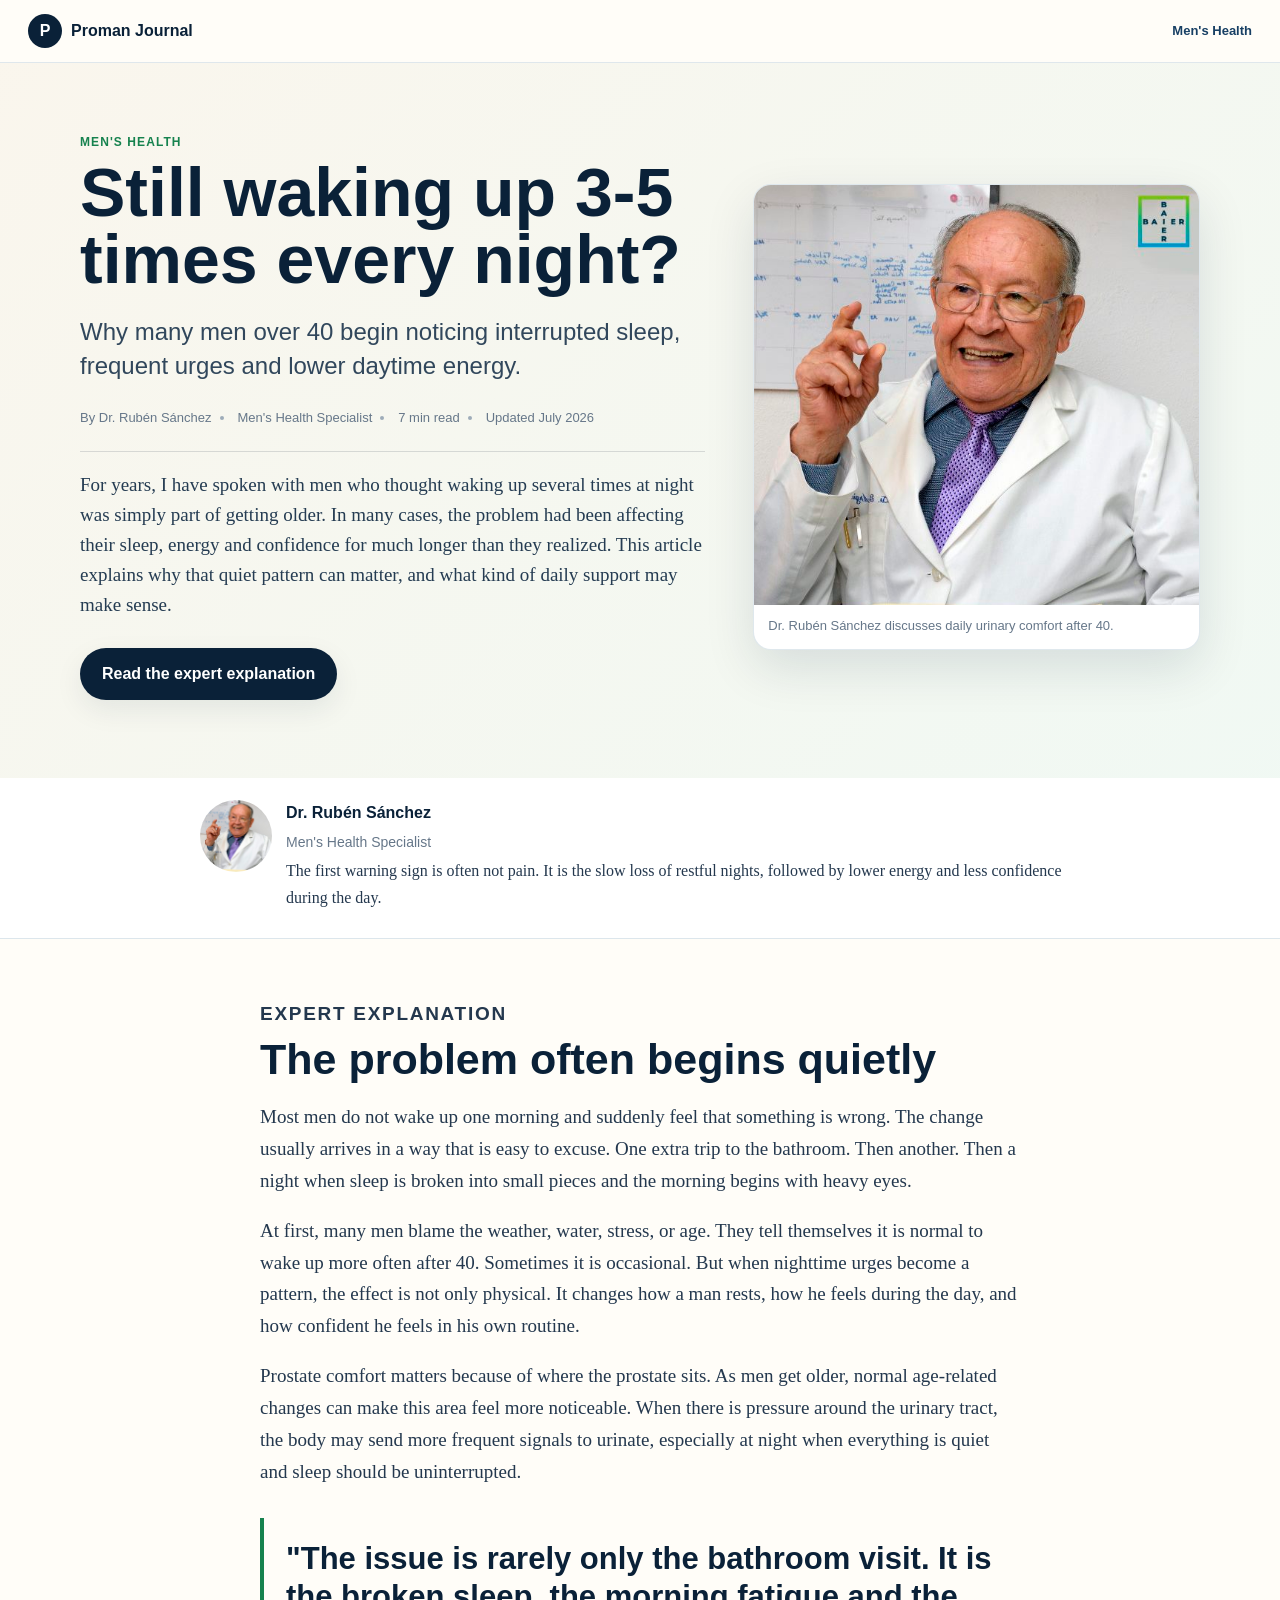
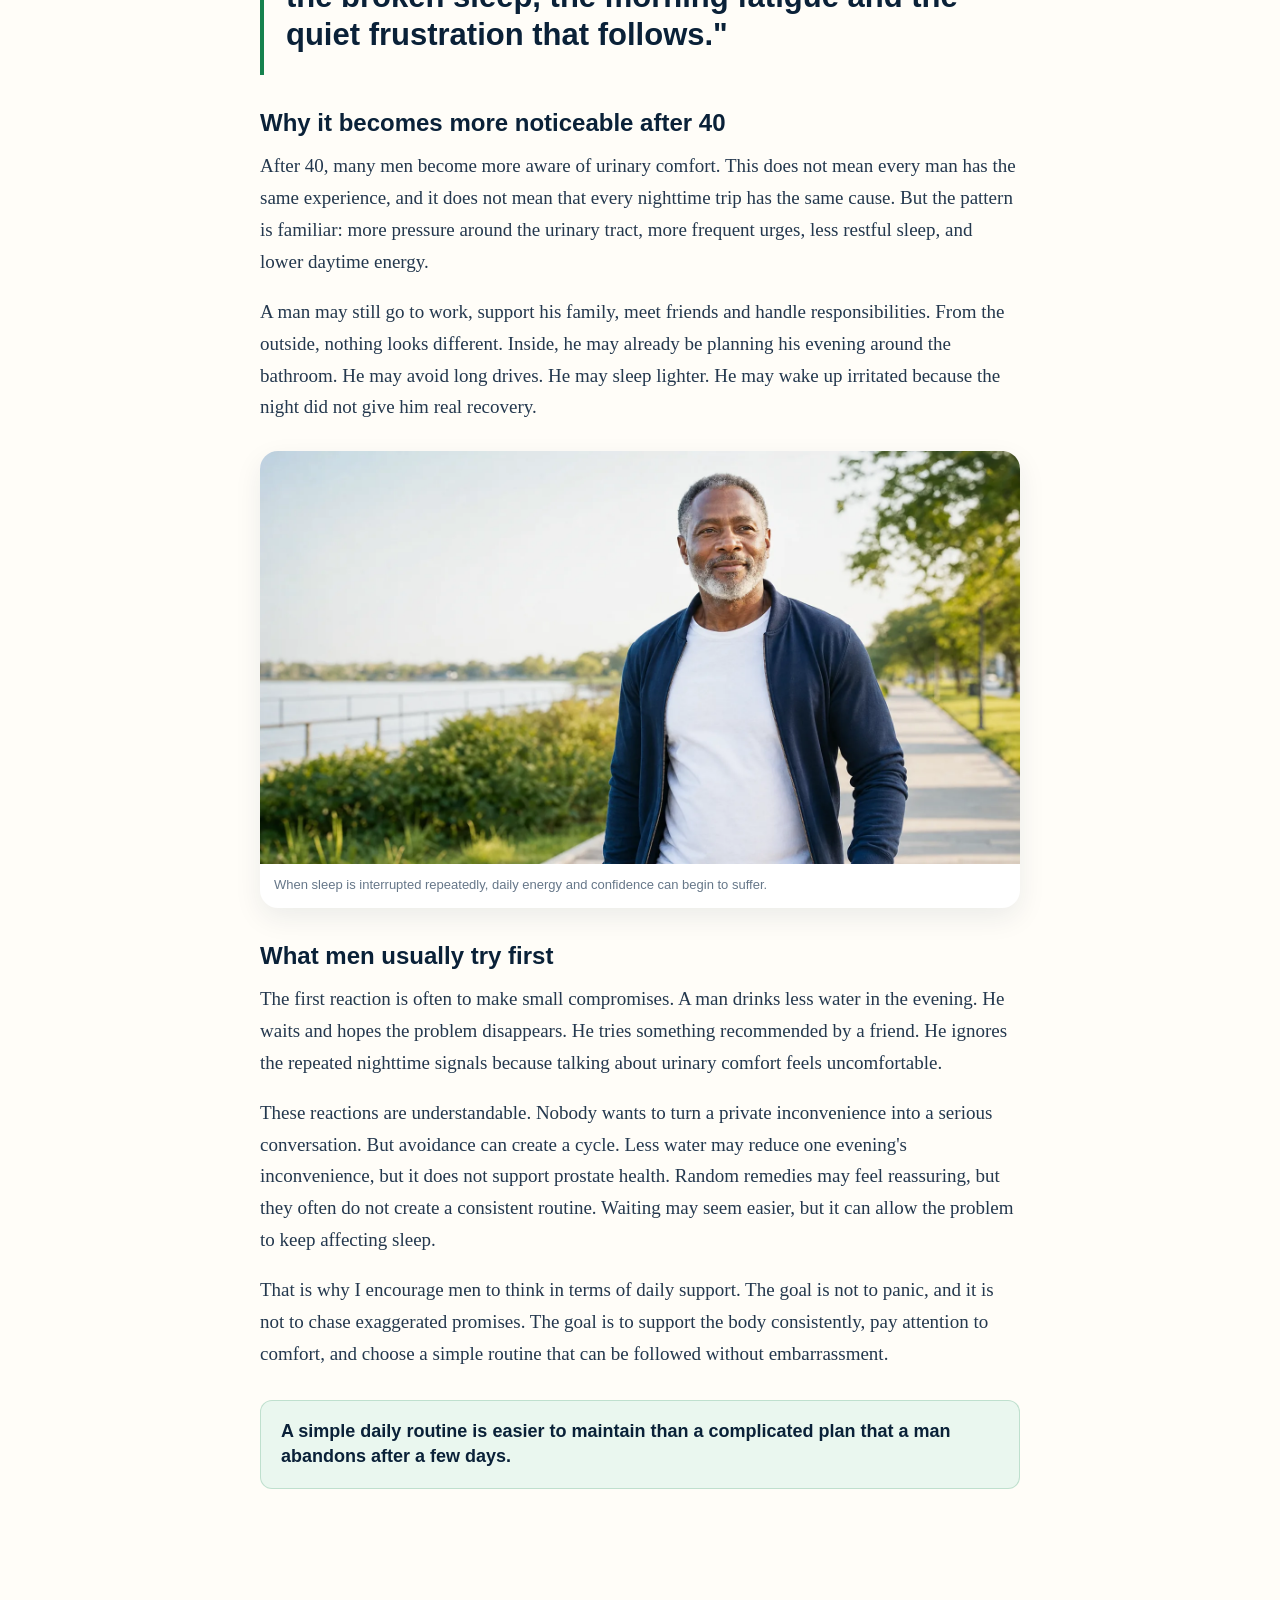
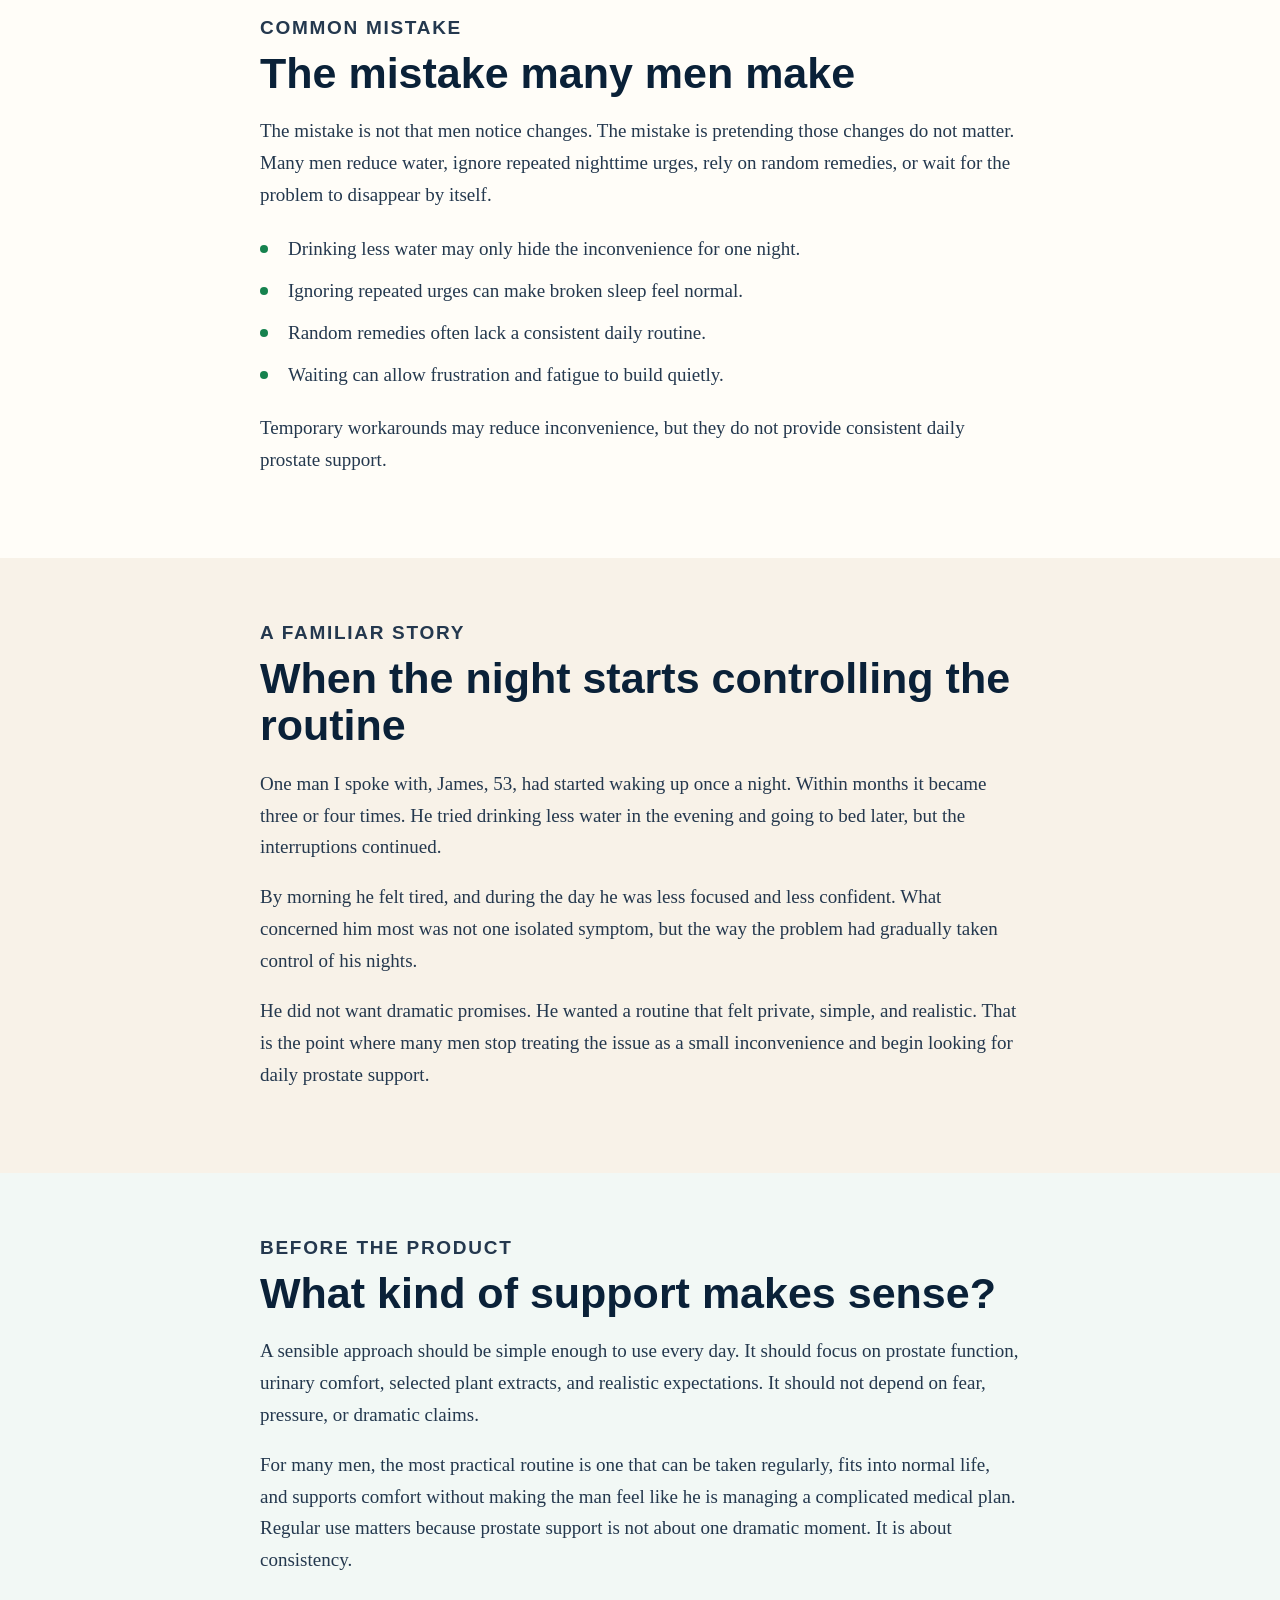
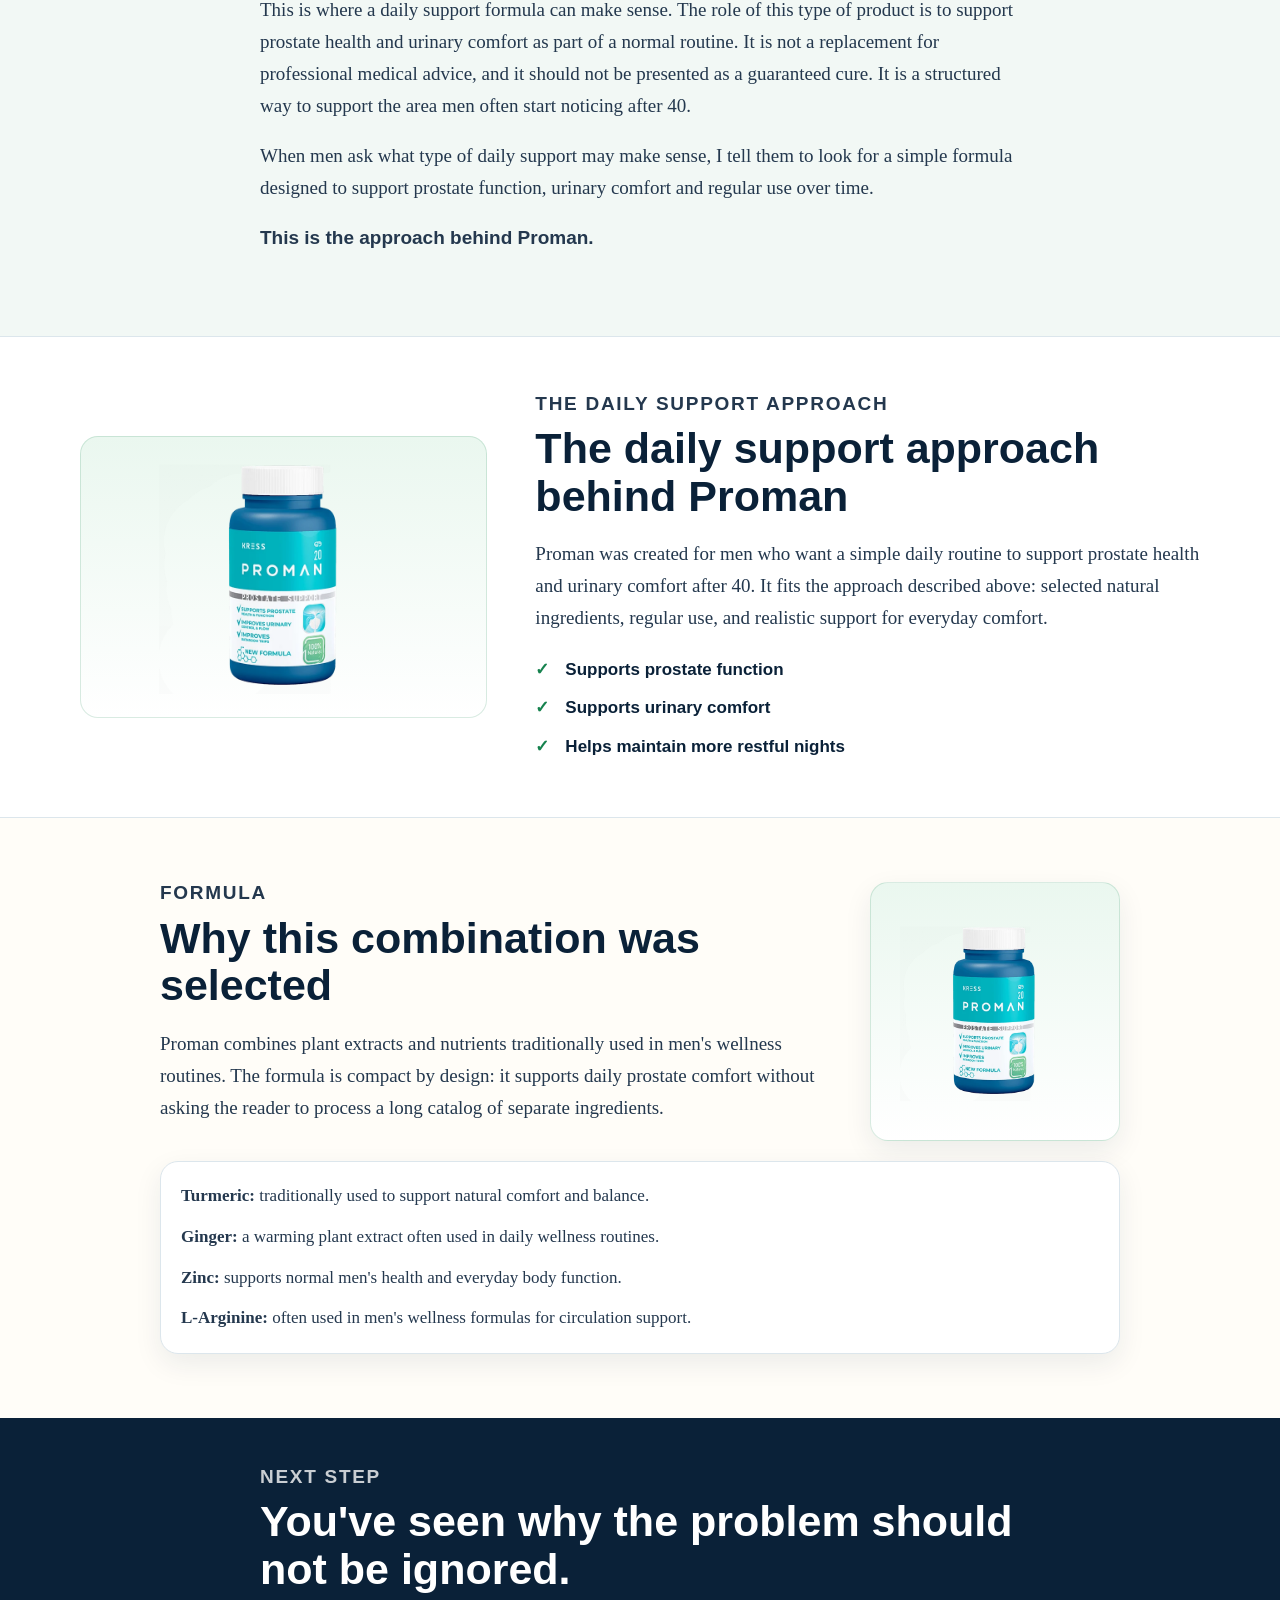
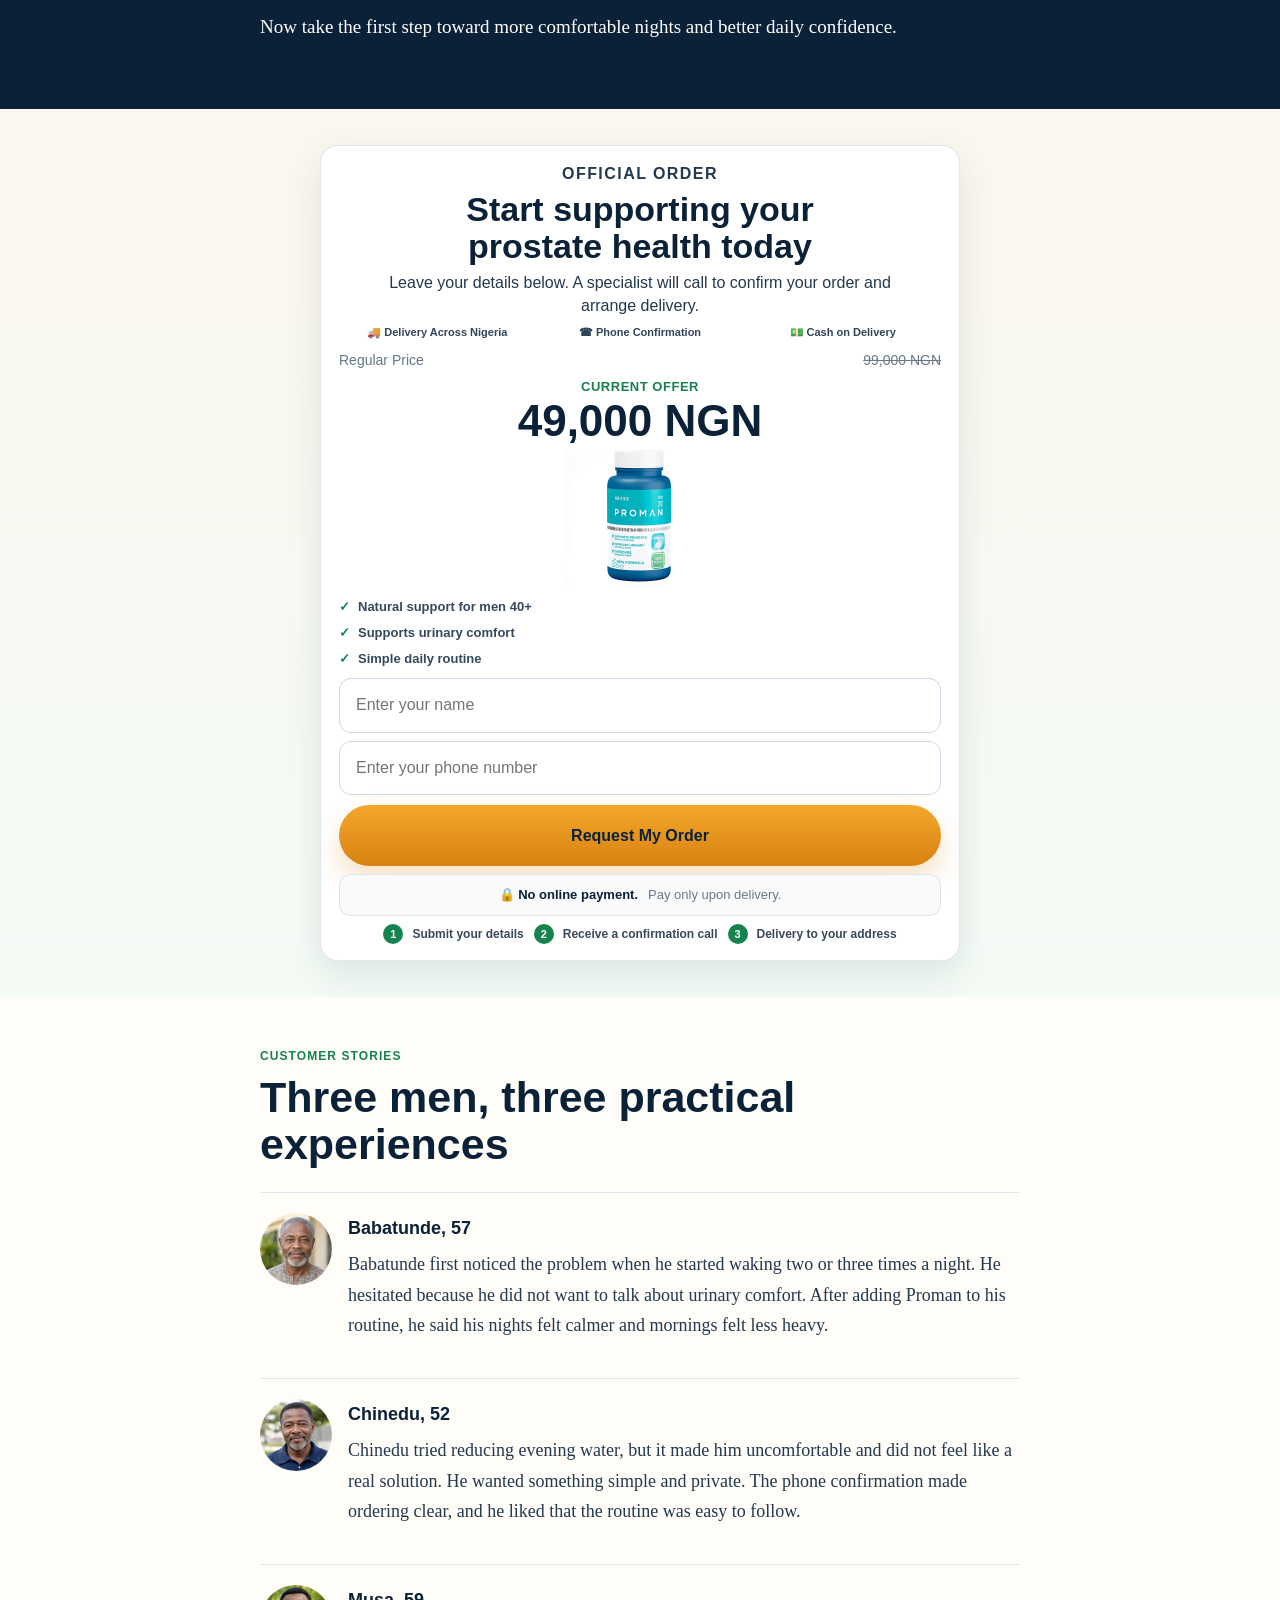
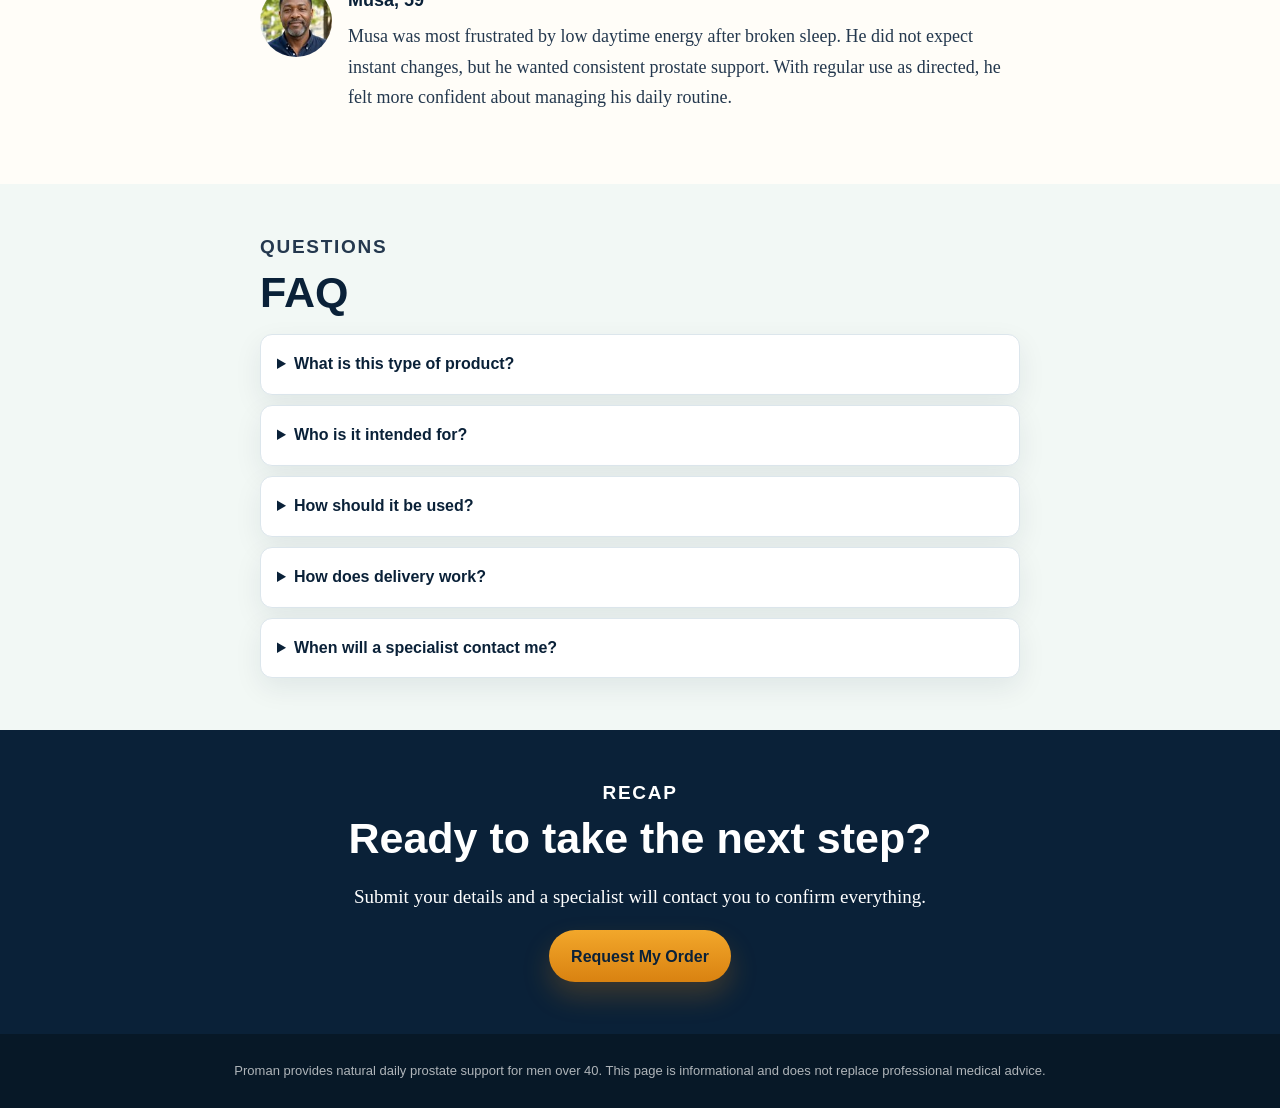
==== commit ea945303: "Add autocomplete attributes to order form" ====
--- a/Proman_V3_Order_Test/index.html
+++ b/Proman_V3_Order_Test/index.html
@@ -216,10 +216,10 @@
                 <span>Simple daily routine</span>
               </div>
               <div class="input-group tooltip-hide">
-                <input class="form__input" type="text" name="name" id="name2" placeholder="Enter your name" required value="">
+                <input class="form__input" type="text" name="name" id="name2" placeholder="Enter your name" autocomplete="name" required value="">
               </div>
               <div class="input-group tooltip-hide">
-                <input class="form__input mob1 val2" type="tel" name="phone" id="phone2" placeholder="Enter your phone number" required maxlength="" minlength="" value="">
+                <input class="form__input mob1 val2" type="tel" name="phone" id="phone2" placeholder="Enter your phone number" autocomplete="tel" required maxlength="" minlength="" value="">
               </div>
               <button class="form__btn sub2" type="submit" name="button">Request My Order</button>
               <div class="payment-reassurance">
--- a/Proman_V3_Order_Test/css/style.css
+++ b/Proman_V3_Order_Test/css/style.css
@@ -518,7 +518,7 @@
 }
 
 .form-shell {
-  padding: 18px;
+  padding: 16px 18px;
   border: 1px solid rgba(220, 230, 236, 0.92);
   border-radius: var(--radius);
   background: var(--white);
@@ -528,7 +528,7 @@
 
 .order-card {
   display: grid;
-  gap: 10px;
+  gap: 9px;
   max-width: 640px;
   margin: 0 auto;
 }
@@ -561,11 +561,11 @@
   display: flex;
   flex-wrap: wrap;
   justify-content: center;
-  gap: 6px 12px;
+  gap: 6px 13px;
   margin: 0;
   color: #31455a;
-  font-size: 11px;
-  font-weight: 800;
+  font-size: 12px;
+  font-weight: 900;
   line-height: 1.25;
   text-align: center;
 }
@@ -573,11 +573,11 @@
 .order-trust-row span {
   display: inline-flex;
   align-items: center;
-  gap: 3px;
+  gap: 5px;
 }
 
 .form-product {
-  margin: 0;
+  margin: -4px 0 0;
 }
 
 .form-product img {
@@ -586,7 +586,7 @@
 
 .prices {
   display: grid;
-  gap: 6px;
+  gap: 4px;
   padding: 0;
   margin: 0;
   border-radius: var(--radius-sm);
@@ -612,7 +612,7 @@
 
 .current-offer {
   display: grid;
-  gap: 4px;
+  gap: 2px;
   color: var(--blue-950);
   text-align: center;
 }
@@ -634,12 +634,12 @@
 
 .orderForm {
   display: grid;
-  gap: 9px;
+  gap: 8px;
 }
 
 .value-summary {
   display: grid;
-  gap: 5px;
+  gap: 4px;
   padding: 0;
   border: 0;
   border-radius: 0;
@@ -664,8 +664,8 @@
 
 .form__input {
   width: 100%;
-  min-height: 54px;
-  padding: 15px 16px;
+  min-height: 49px;
+  padding: 13px 16px;
   border: 1px solid #cbd8e4;
   border-radius: var(--radius-sm);
   color: var(--ink);
@@ -687,7 +687,7 @@
 
 .form__btn {
   width: 100%;
-  min-height: 54px;
+  min-height: 61px;
   margin-top: 2px;
 }
 
@@ -914,8 +914,8 @@
   }
 
   .order-card {
-    gap: 8px;
-    padding: 16px;
+    gap: 7px;
+    padding: 14px 16px;
   }
 
   .order-copy h2 {
@@ -929,7 +929,7 @@
   }
 
   .form-product {
-    margin: -2px 0 0;
+    margin: -6px 0 0;
   }
 
   .form-product img {
@@ -937,7 +937,7 @@
   }
 
   .value-summary {
-    gap: 5px;
+    gap: 4px;
     padding: 0;
   }
 
@@ -945,16 +945,22 @@
     gap: 7px;
   }
 
-  .form__input,
+  .form__input {
+    min-height: 48px;
+    padding-top: 12px;
+    padding-bottom: 12px;
+  }
+
   .form__btn {
-    min-height: 50px;
+    min-height: 58px;
   }
 
   .order-trust-row {
     display: grid;
     grid-template-columns: repeat(3, minmax(0, 1fr));
     gap: 4px;
-    font-size: 8px;
+    font-size: 9px;
+    font-weight: 900;
   }
 
   .order-trust-row span {
